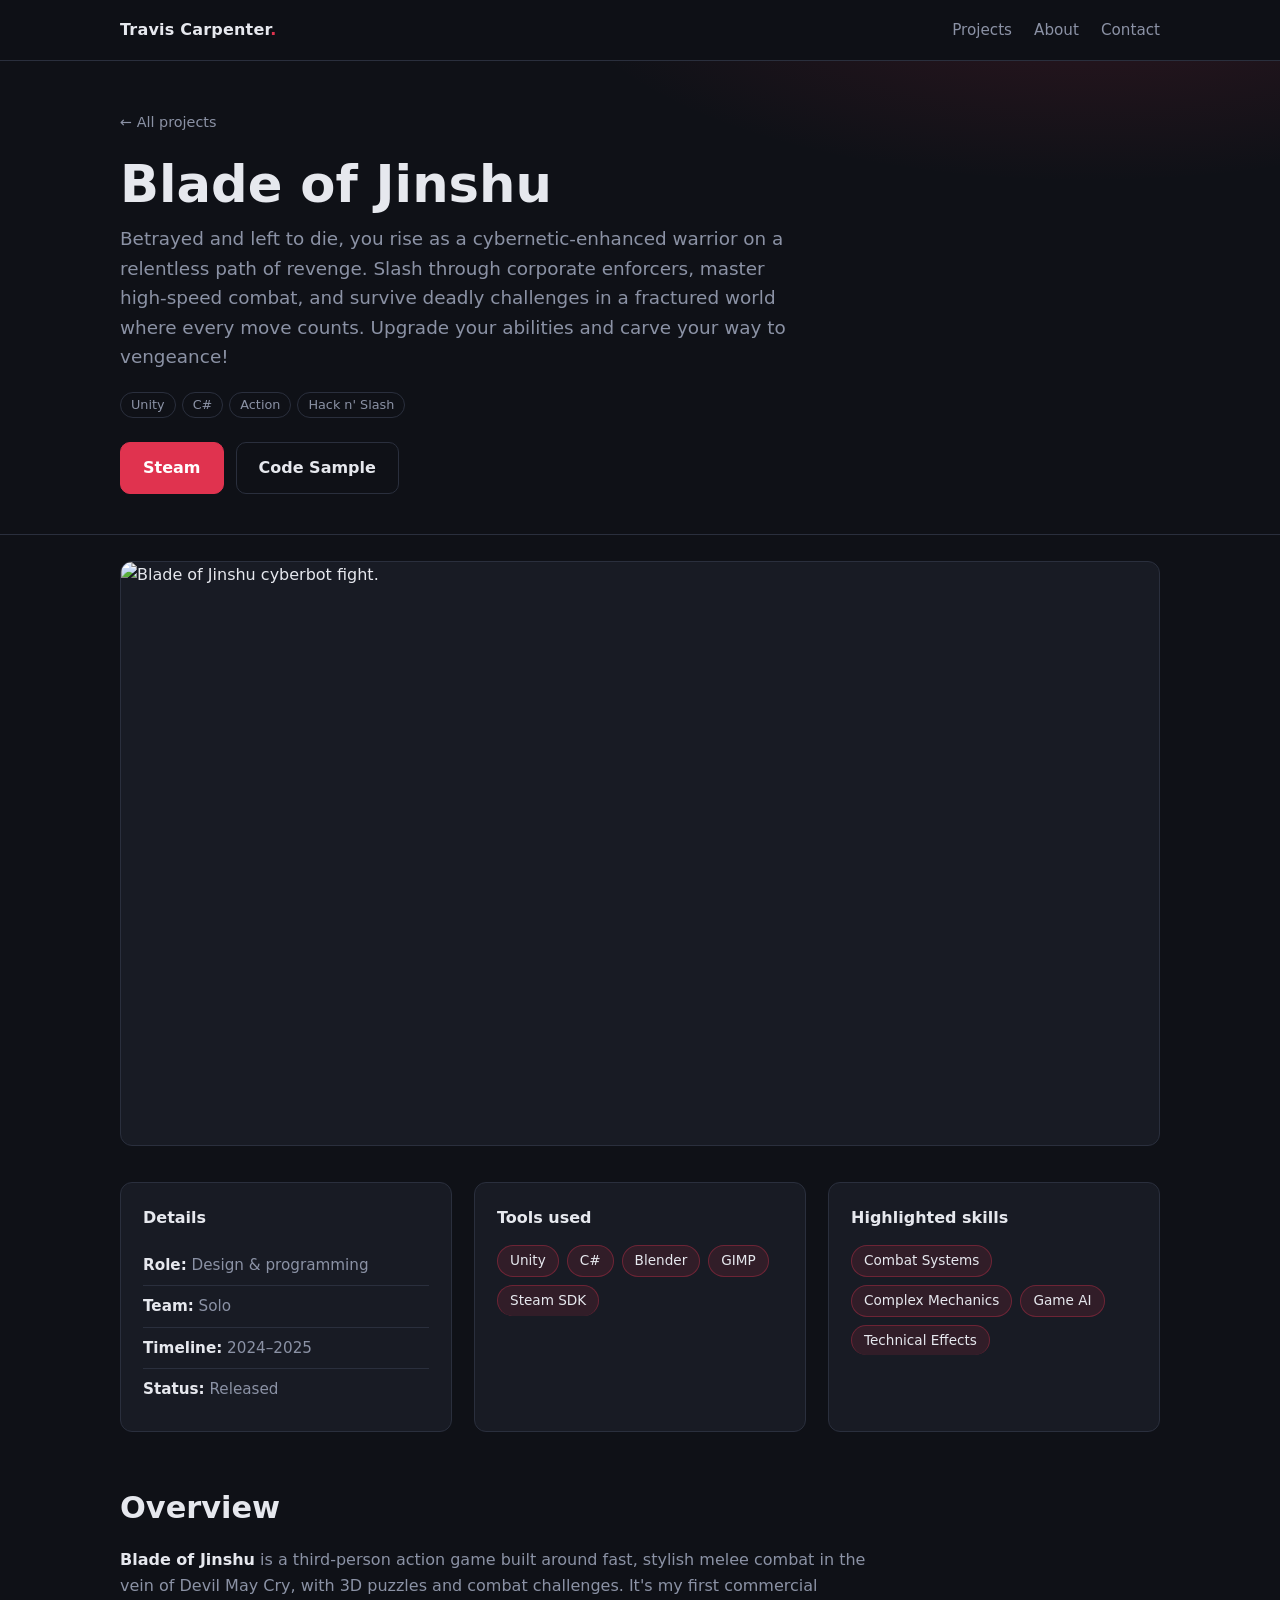
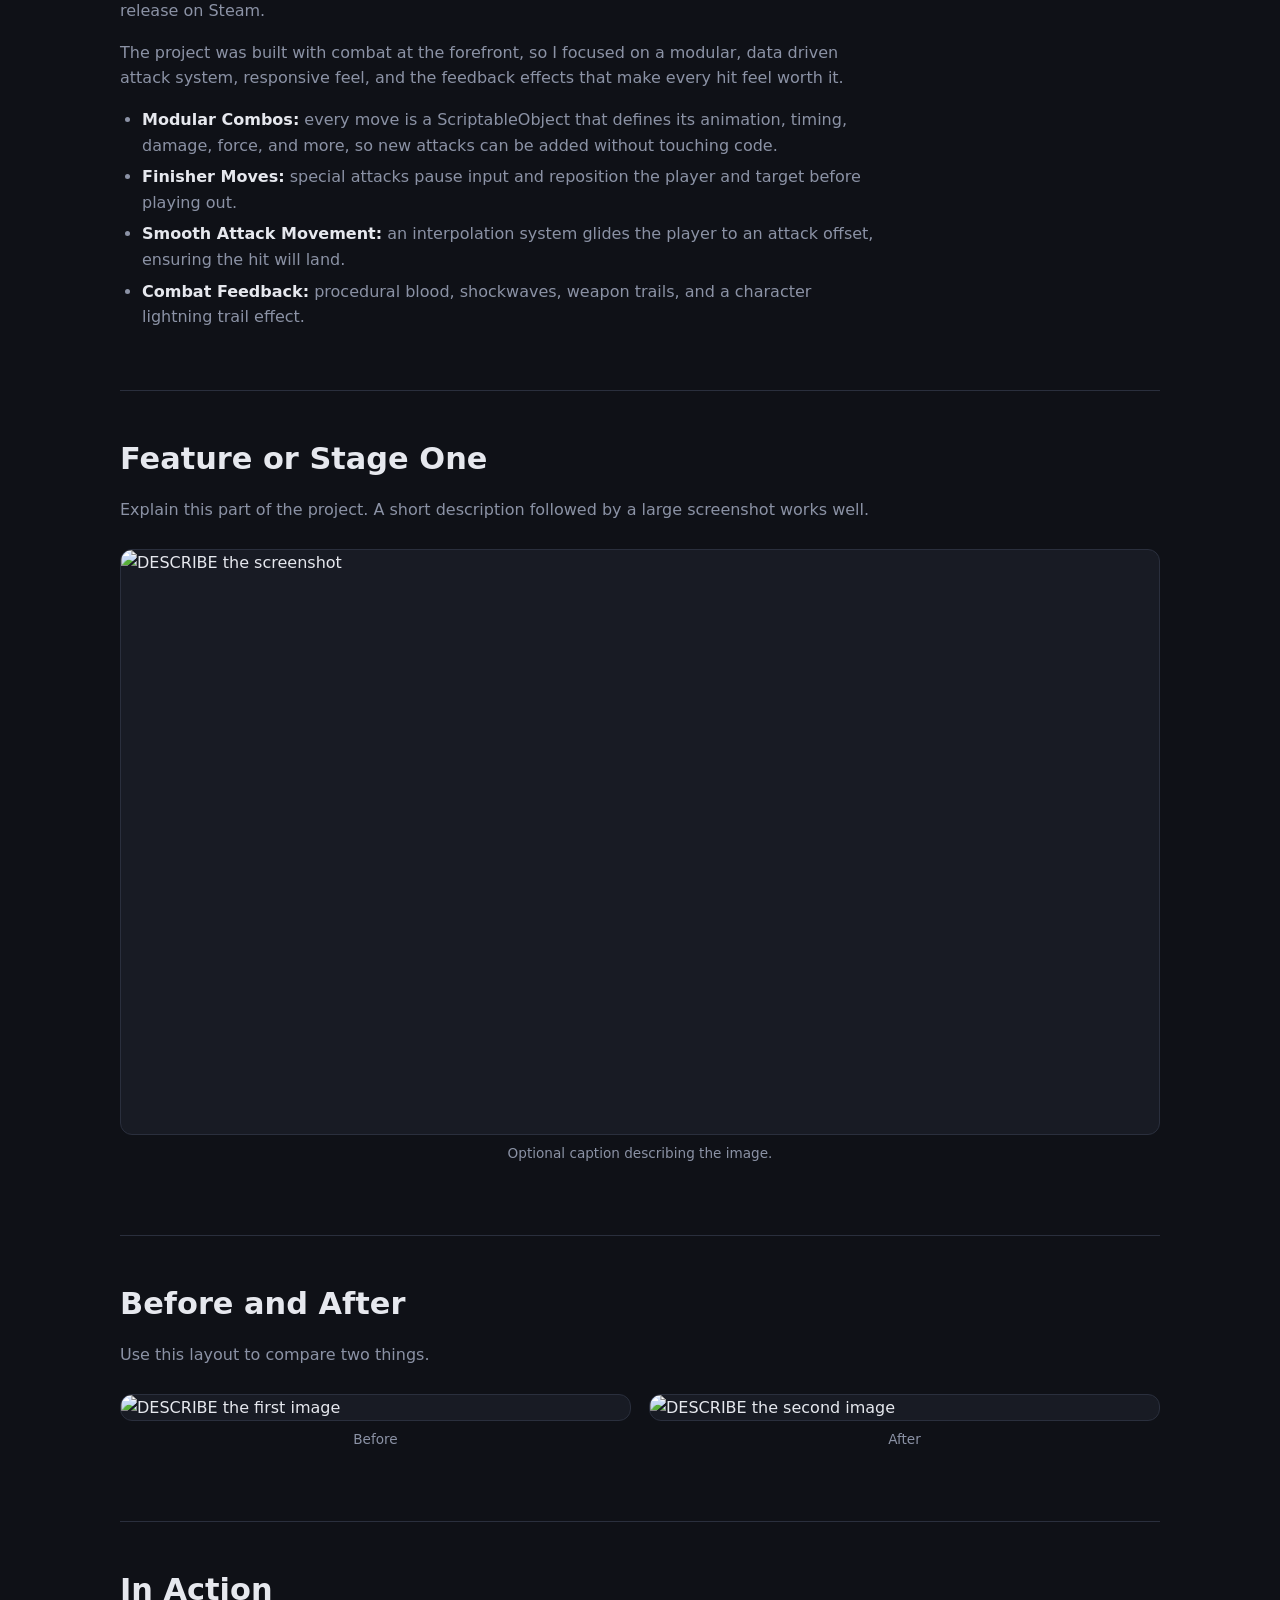
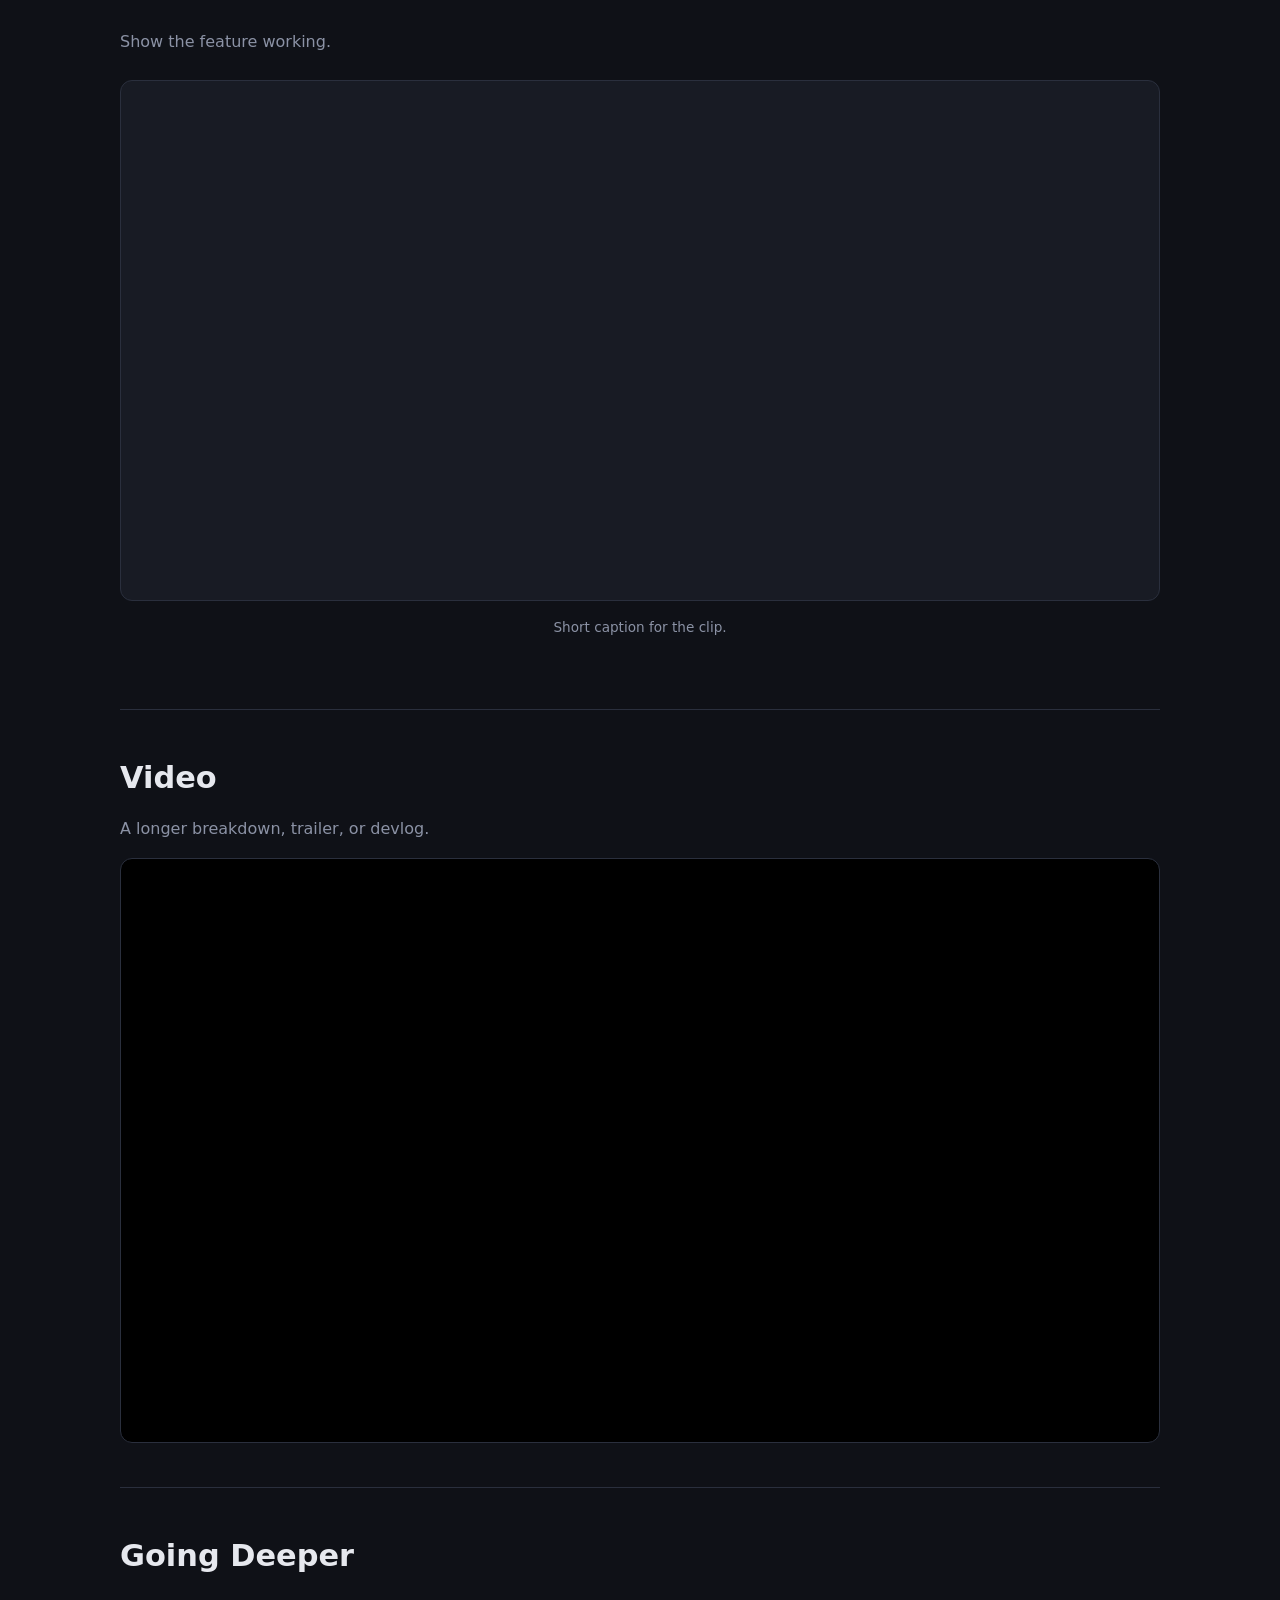
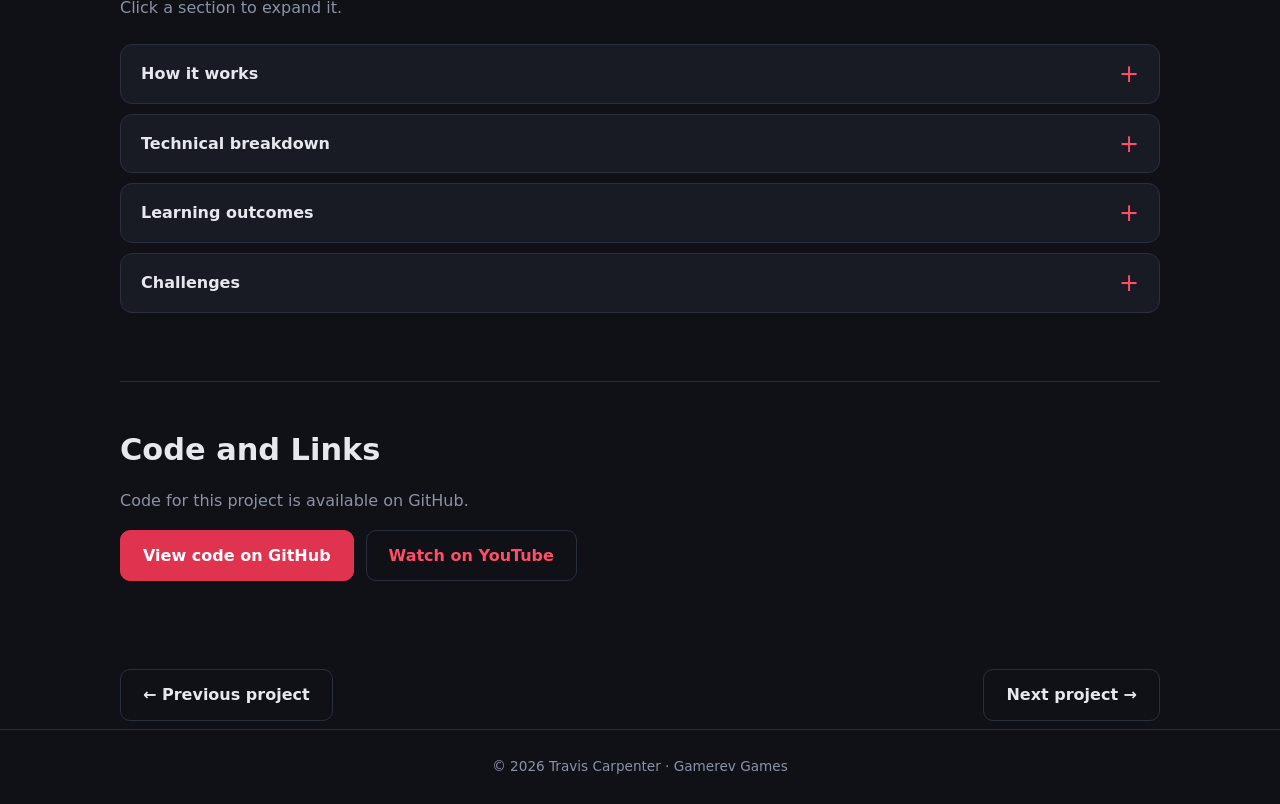
==== projects/blade-of-jinshu/index.html @ 8fa82088 "Update index.html" ====
<!DOCTYPE html>
<html lang="en">
<head>
<meta charset="utf-8">
<meta name="viewport" content="width=device-width, initial-scale=1">

<title>Blade of Jinshu | Travis Carpenter</title>
<meta name="description" content="Third person hack n' slash action game.">
<meta name="theme-color" content="#0f1117">

<meta property="og:title" content="Blade of Jinshu | Travis Carpenter">
<meta property="og:description" content="Third person hack n' slash action game.">
<meta property="og:image" content="https://portfolio.gamerev.games/images/blade_jinshu_title.jpg">
<meta property="og:type" content="website">

<link rel="stylesheet" href="/style.css">

<!--
  ============================================================
  HOW TO USE THIS TEMPLATE
  ============================================================
  1. Make a folder for the project, e.g.  projects/free-flow-combat/
  2. Copy this file into it and name it  index.html
     Final address:  https://portfolio.gamerev.games/projects/free-flow-combat/
  3. Search the file for "EDIT:" and change each spot.
  4. Delete any block marked "OPTIONAL" that you don't need.
  5. Put images in your repo's /images folder, and refer to them like:  /images/ffc-hero.jpg
  6. On the main page, point the card's link to  /projects/free-flow-combat/
-->
</head>

<body>
<a class="skip" href="#content">Skip to content</a>

<header class="nav">
  <div class="wrap">
    <a class="brand" href="/">Travis Carpenter<span>.</span></a>
    <nav aria-label="Main">
      <ul>
        <li><a href="/#projects">Projects</a></li>
        <li><a href="/#about">About</a></li>
        <li><a href="/#contact">Contact</a></li>
      </ul>
    </nav>
  </div>
</header>

<main id="content">

  <!-- ============ PROJECT HEADER ============ -->
  <div class="proj-hero">
    <div class="wrap">
      <a class="back-link" href="/#projects">&larr; All projects</a>

      <!-- EDIT: project name, one-line tagline, tags, and main buttons -->
      <h1>Blade of Jinshu</h1>
      <p class="tagline">Betrayed and left to die, you rise as a cybernetic-enhanced warrior on a relentless path of revenge. 
        Slash through corporate enforcers, master high-speed combat, and survive deadly challenges in a fractured world where every move counts. 
        Upgrade your abilities and carve your way to vengeance!
      </p>
      <ul class="tags"><li>Unity</li><li>C#</li><li>Action</li><li>Hack n' Slash</li></ul>

      <div class="btns">
        <a class="btn primary" href="https://store.steampowered.com/app/3590120/Blade_of_Jinshu/">Steam</a>
        <a class="btn ghost" href="https://github.com/TravisDCarpenter/CyberSamuraiDemo">Code Sample</a>
      </div>
    </div>
  </div>

  <div class="wrap">

    <!-- ============ MAIN VISUAL ============ -->
    <figure class="media hero-media">
      <img src="/images/boj_gameplay.gif" alt="Blade of Jinshu cyberbot fight." width="1600" height="900">
    </figure>

    <!-- ============ AT A GLANCE ============ -->
    <div class="glance">
      <aside class="facts" aria-label="Project details">
        <h3>Details</h3>
        <ul>
          <li><b>Role:</b> Design &amp; programming</li>
          <li><b>Team:</b> Solo</li>
          <li><b>Timeline:</b> 2024&ndash;2025</li>
          <li><b>Status:</b> Released</li>
        </ul>
      </aside>

      <aside class="facts" aria-label="Tools used">
        <h3>Tools used</h3>
        <ul class="chips">
          <li>Unity</li>
          <li>C#</li>
          <li>Blender</li>
          <li>GIMP</li>
          <li>Steam SDK</li>
        </ul>
      </aside>

      <aside class="facts" aria-label="Highlighted skills">
        <h3>Highlighted skills</h3>
        <ul class="chips">
          <li>Combat Systems</li>
          <li>Complex Mechanics</li>
          <li>Game AI</li>
          <li>Technical Effects</li>
        </ul>
      </aside>
    </div>

    <!-- ============ OVERVIEW ============ -->
    <section class="proj-section prose">
      <h2>Overview</h2>
      <p>
        <strong>Blade of Jinshu</strong> is a third-person action game built around fast, stylish melee combat in the vein of Devil May Cry,
         with 3D puzzles and combat challenges. It's my first commercial release on Steam.
      </p>
      <p>
        The project was built with combat at the forefront, so I focused on a modular, data driven attack system, responsive feel, and 
        the feedback effects that make every hit feel worth it.
      </p>
      <ul>
        <li><strong>Modular Combos:</strong> every move is a ScriptableObject that defines its animation, timing, damage, force, and more, so new attacks can be added without touching code.</li>
        <li><strong>Finisher Moves:</strong> special attacks pause input and reposition the player and target before playing out.</li>
        <li><strong>Smooth Attack Movement:</strong> an interpolation system glides the player to an attack offset, ensuring the hit will land.</li>
        <li><strong>Combat Feedback:</strong> procedural blood, shockwaves, weapon trails, and a character lightning trail effect.</li>
      </ul>
    </section>

    <!-- ============ FEATURE SECTION WITH ONE LARGE IMAGE ============ -->
    <section class="proj-section prose">
      <h2>Feature or Stage One</h2>
      <p>Explain this part of the project. A short description followed by a large screenshot works well.</p>

      <figure class="media">
        <img src="/images/PROJECT-feature1.jpg" alt="DESCRIBE the screenshot" loading="lazy" width="1600" height="900">
        <figcaption>Optional caption describing the image.</figcaption>
      </figure>
    </section>

    <!-- ============ SIDE-BY-SIDE MEDIA (OPTIONAL) ============
         Two images next to each other, such as before and after. They stack on phones. -->
    <section class="proj-section prose">
      <h2>Before and After</h2>
      <p>Use this layout to compare two things.</p>

      <div class="media-row">
        <figure class="media">
          <img src="/images/PROJECT-before.jpg" alt="DESCRIBE the first image" loading="lazy">
          <figcaption>Before</figcaption>
        </figure>
        <figure class="media">
          <img src="/images/PROJECT-after.jpg" alt="DESCRIBE the second image" loading="lazy">
          <figcaption>After</figcaption>
        </figure>
      </div>
    </section>

    <!-- ============ GIF OR LOOPING CLIP (OPTIONAL) ============
         A real GIF file also works: just use <img src="/images/clip.gif" ...> inside a figure.
         For long clips, convert to .mp4. It will be roughly 10x smaller and load faster. -->
    <section class="proj-section prose">
      <h2>In Action</h2>
      <p>Show the feature working.</p>

      <figure class="media">
        <video src="/images/PROJECT-clip.mp4" autoplay loop muted playsinline preload="metadata"
               aria-label="DESCRIBE what happens in the clip"></video>
        <figcaption>Short caption for the clip.</figcaption>
      </figure>
    </section>

    <!-- ============ YOUTUBE VIDEO (OPTIONAL) ============ -->
    <section class="proj-section prose">
      <h2>Video</h2>
      <p>A longer breakdown, trailer, or devlog.</p>

      <div class="video-wrap">
        <iframe src="https://www.youtube-nocookie.com/embed/VIDEO_ID" title="DESCRIBE the video"
                loading="lazy" allowfullscreen></iframe>
      </div>
    </section>

    <!-- ============ ACCORDIONS (CLICK-TO-EXPAND DETAILS) ============
         Use these for deeper information that not everyone needs.
         Add the word  open  to a <details> tag to have it start expanded:  <details open>
         To add another item, copy a whole <details> ... </details> block. -->
    <section class="proj-section prose">
      <h2>Going Deeper</h2>
      <p>Click a section to expand it.</p>

      <div class="accordion">

        <details>
          <summary>How it works</summary>
          <div class="acc-body">
            <p>Explain the system or approach in plain language.</p>
            <ul>
              <li>Step or component one</li>
              <li>Step or component two</li>
            </ul>
          </div>
        </details>

        <details>
          <summary>Technical breakdown</summary>
          <div class="acc-body">
            <p>Describe the implementation. Code snippets go inside <code>&lt;pre&gt;&lt;code&gt;</code>.
               Characters like &lt; and &gt; need to be written as <code>&amp;lt;</code> and <code>&amp;gt;</code>.</p>
<pre><code>// Example snippet
public void Attack(Transform target)
{
    transform.DOMove(target.position, 0.2f);
}</code></pre>
          </div>
        </details>

        <details>
          <summary>Learning outcomes</summary>
          <div class="acc-body">
            <p>What you learned from building this project.</p>
          </div>
        </details>

        <details>
          <summary>Challenges</summary>
          <div class="acc-body">
            <p>What was hard, and how you solved it.</p>
          </div>
        </details>

      </div>
    </section>

    <!-- ============ CODE / LINKS ============ -->
    <section class="proj-section prose">
      <h2>Code and Links</h2>
      <p>Code for this project is available on GitHub.</p>
      <div class="btns">
        <a class="btn primary" href="#">View code on GitHub</a>
        <a class="btn ghost" href="#">Watch on YouTube</a>
      </div>
    </section>

    <!-- ============ PREVIOUS / NEXT PROJECT (OPTIONAL) ============ -->
    <nav class="proj-nav" aria-label="More projects">
      <a class="btn ghost" href="/projects/previous-project/">&larr; Previous project</a>
      <a class="btn ghost" href="/projects/next-project/">Next project &rarr;</a>
    </nav>

  </div>
</main>

<footer>
  <div class="wrap">
    &copy; <span id="year">2026</span> Travis Carpenter &middot; Gamerev Games
  </div>
</footer>

<!-- Shared script: footer year, new-tab links for other websites, and click-to-enlarge screenshots -->
<script src="/site.js" defer></script>
</body>
</html>
---- style.css ----
/* style.css: shared styles for portfolio.gamerev.games (main page + project pages) */

:root {
  --bg: #0f1117;
  --bg-alt: #12151d;
  --panel: #181b24;
  --border: #2a2f3d;
  --text: #e6e8ee;
  --muted: #8b92a5;
  --accent: #e0334f;
  --accent-hover: #ff4d68;
  --radius: 12px;
  --max: 1080px;
}
* { box-sizing: border-box; }
html { scroll-behavior: smooth; scroll-padding-top: 72px; }
body {
  margin: 0;
  background: var(--bg);
  color: var(--text);
  font-family: system-ui, -apple-system, "Segoe UI", Roboto, sans-serif;
  line-height: 1.6;
  -webkit-font-smoothing: antialiased;
}
a { color: inherit; }
img { max-width: 100%; display: block; }
.wrap { max-width: var(--max); margin: 0 auto; padding: 0 20px; }
.skip {
  position: absolute; left: -999px; top: 8px;
  background: var(--accent); color: #fff; padding: 8px 14px; border-radius: 8px; z-index: 100;
}
.skip:focus { left: 8px; }
:focus-visible { outline: 2px solid var(--accent-hover); outline-offset: 3px; border-radius: 4px; }

/* ---------- Nav ---------- */
header.nav {
  position: sticky; top: 0; z-index: 50;
  background: rgba(15, 17, 23, 0.88);
  backdrop-filter: blur(10px);
  -webkit-backdrop-filter: blur(10px);
  border-bottom: 1px solid var(--border);
}
.nav .wrap { display: flex; align-items: center; justify-content: space-between; height: 60px; }
.brand { font-weight: 700; text-decoration: none; letter-spacing: 0.2px; }
.brand span { color: var(--accent); }
.nav ul { list-style: none; display: flex; gap: 22px; margin: 0; padding: 0; }
.nav ul a { text-decoration: none; color: var(--muted); font-size: 0.95rem; transition: color .15s; }
.nav ul a:hover { color: var(--text); }

/* ---------- Hero ---------- */
.hero {
  padding: 96px 0 80px;
  background:
    radial-gradient(900px 400px at 85% -10%, rgba(224, 51, 79, 0.18), transparent 60%),
    var(--bg);
  border-bottom: 1px solid var(--border);
}
.eyebrow {
  display: inline-block;
  color: var(--accent-hover);
  font-size: 0.85rem; font-weight: 600;
  letter-spacing: 0.12em; text-transform: uppercase;
  margin-bottom: 14px;
}
.hero h1 { font-size: clamp(2.2rem, 6vw, 3.8rem); line-height: 1.1; margin: 0 0 18px; }
.hero h1 em { font-style: normal; color: var(--accent); }
.hero p.lead { max-width: 600px; color: var(--muted); font-size: 1.15rem; margin: 0 0 32px; }
.btns { display: flex; flex-wrap: wrap; gap: 12px; }
.btn {
  display: inline-block; text-decoration: none; font-weight: 600;
  padding: 12px 22px; border-radius: 10px; border: 1px solid var(--border);
  transition: transform .15s, background .15s, border-color .15s;
}
.btn:hover { transform: translateY(-2px); }
.btn.primary { background: var(--accent); border-color: var(--accent); color: #fff; }
.btn.primary:hover { background: var(--accent-hover); border-color: var(--accent-hover); }
.btn.ghost:hover { border-color: var(--accent); }

.hero-inner { display: flex; align-items: center; justify-content: space-between; gap: 48px; }
.hero-text { flex: 1; min-width: 0; }
.hero-photo {
  width: 260px; height: 260px; flex-shrink: 0;
  border-radius: 50%;
  object-fit: cover;
  border: 3px solid var(--accent);
  box-shadow: 0 0 0 8px rgba(224, 51, 79, 0.15), 0 16px 40px rgba(0, 0, 0, 0.45);
}

/* ---------- Sections ---------- */
section { padding: 84px 0; }
section.alt { background: var(--bg-alt); border-top: 1px solid var(--border); border-bottom: 1px solid var(--border); }
.section-head { margin-bottom: 38px; }
.section-head h2 { font-size: clamp(1.6rem, 4vw, 2.2rem); margin: 0 0 8px; }
.section-head h2::after {
  content: ""; display: block; width: 48px; height: 3px;
  background: var(--accent); border-radius: 2px; margin-top: 12px;
}
.section-head p { color: var(--muted); margin: 0; max-width: 560px; }

/* ---------- Project cards ---------- */
.grid { display: grid; grid-template-columns: repeat(3, 1fr); gap: 22px; }
.card {
  background: var(--panel);
  border: 1px solid var(--border);
  border-radius: var(--radius);
  overflow: hidden;
  display: flex; flex-direction: column;
  transition: transform .2s, border-color .2s, box-shadow .2s;
}
.card:hover {
  transform: translateY(-4px);
  border-color: var(--accent);
  box-shadow: 0 12px 30px rgba(0, 0, 0, 0.35);
}
.thumb {
  aspect-ratio: 16 / 9;
  display: grid; place-items: center;
  background:
    linear-gradient(135deg, rgba(224, 51, 79, 0.25), rgba(60, 70, 110, 0.35)),
    repeating-linear-gradient(45deg, #1b1f2b 0 14px, #171a24 14px 28px);
  color: var(--muted);
  font-size: 0.85rem; letter-spacing: 0.08em; text-transform: uppercase;
  border-bottom: 1px solid var(--border);
}
.thumb img { width: 100%; height: 100%; object-fit: cover; }
.card-body { padding: 18px 20px 20px; display: flex; flex-direction: column; flex: 1; }
.card h3 { margin: 0 0 6px; font-size: 1.15rem; }
.tags { display: flex; flex-wrap: wrap; gap: 6px; margin: 0 0 12px; padding: 0; list-style: none; }
.tags li {
  font-size: 0.75rem; color: var(--muted);
  border: 1px solid var(--border); border-radius: 999px; padding: 2px 10px;
}
.card p { color: var(--muted); margin: 0 0 16px; font-size: 0.95rem; flex: 1; }
.links { display: flex; gap: 14px; font-size: 0.9rem; font-weight: 600; }
.links a { color: var(--accent-hover); text-decoration: none; }
.links a:hover { text-decoration: underline; }

/* ---------- About ---------- */
.about { display: grid; grid-template-columns: 1.4fr 1fr; gap: 48px; align-items: start; }
.about p { color: var(--muted); margin: 0 0 16px; }
.about p strong { color: var(--text); }
.facts {
  background: var(--panel); border: 1px solid var(--border);
  border-radius: var(--radius); padding: 22px;
}
.facts h3 { margin: 0 0 14px; font-size: 1rem; }
.facts ul { list-style: none; margin: 0 0 22px; padding: 0; }
.facts li { padding: 8px 0; border-bottom: 1px solid var(--border); font-size: 0.95rem; color: var(--muted); }
.facts li:last-child { border-bottom: 0; }
.facts li b { color: var(--text); font-weight: 600; }
.chips { display: flex; flex-wrap: wrap; gap: 8px; margin: 0; padding: 0; list-style: none; }
.chips li {
  font-size: 0.85rem; padding: 4px 12px; border-radius: 999px;
  background: rgba(224, 51, 79, 0.12); border: 1px solid rgba(224, 51, 79, 0.35);
  color: var(--text);
}

/* ---------- Contact ---------- */
.contact { text-align: center; }
.contact .section-head h2::after { margin-left: auto; margin-right: auto; }
.contact .section-head p { margin: 0 auto; }
.contact .btns { justify-content: center; }
.socials { display: flex; justify-content: center; flex-wrap: wrap; gap: 22px; margin-top: 28px; }
.socials a { color: var(--muted); text-decoration: none; font-size: 0.95rem; }
.socials a:hover { color: var(--accent-hover); text-decoration: underline; }

footer { border-top: 1px solid var(--border); padding: 26px 0; color: var(--muted); font-size: 0.85rem; text-align: center; }

/* ---------- Responsive ---------- */
@media (max-width: 900px) {
  .grid { grid-template-columns: repeat(2, 1fr); }
  .about { grid-template-columns: 1fr; gap: 30px; }
}
@media (max-width: 800px) {
  .hero-inner { flex-direction: column-reverse; align-items: flex-start; gap: 28px; }
  .hero-photo { width: 160px; height: 160px; }
}
@media (max-width: 600px) {
  .grid { grid-template-columns: 1fr; }
  .hero { padding: 64px 0 56px; }
  section { padding: 60px 0; }
  .nav ul { gap: 16px; }
  .brand { font-size: 0.95rem; }
}
@media (prefers-reduced-motion: reduce) {
  html { scroll-behavior: auto; }
  * { transition: none !important; }
}

/* =====================================================================
   PROJECT PAGE STYLES
   Used by the individual project pages (/projects/<name>/index.html).
   If you ever need to add these to an existing style.css by hand,
   copy everything from this banner to the end of the file.
   ===================================================================== */

/* ---------- Project header ---------- */
.proj-hero {
  padding: 48px 0 40px;
  background:
    radial-gradient(900px 360px at 85% -20%, rgba(224, 51, 79, 0.16), transparent 60%),
    var(--bg);
  border-bottom: 1px solid var(--border);
}
.back-link {
  display: inline-block; margin-bottom: 22px;
  color: var(--muted); text-decoration: none; font-size: 0.9rem;
  transition: color .15s;
}
.back-link:hover { color: var(--accent-hover); }
.proj-hero h1 { font-size: clamp(2rem, 5vw, 3.2rem); line-height: 1.1; margin: 0 0 12px; }
.proj-hero .tagline { color: var(--muted); font-size: 1.15rem; max-width: 680px; margin: 0 0 20px; }
.proj-hero .tags { margin-bottom: 24px; }
.proj-hero .tags li { font-size: 0.8rem; }

/* ---------- At-a-glance panels ---------- */
.glance { display: grid; grid-template-columns: repeat(3, 1fr); gap: 22px; margin: 36px 0 8px; }
.glance .facts ul:last-child { margin-bottom: 0; }

/* ---------- Content sections ---------- */
section.proj-section { padding: 44px 0; border-top: 1px solid var(--border); }
section.proj-section:first-of-type { border-top: 0; }
.prose h2 { font-size: clamp(1.4rem, 3.5vw, 1.9rem); margin: 0 0 14px; }
.prose h3 { font-size: 1.15rem; margin: 26px 0 8px; }
.prose p, .prose ul, .prose ol { max-width: 760px; color: var(--muted); margin: 0 0 16px; }
.prose ul, .prose ol { padding-left: 22px; }
.prose li { margin-bottom: 6px; }
.prose strong { color: var(--text); }
.prose a { color: var(--accent-hover); }
.prose code {
  background: #0b0d12; border: 1px solid var(--border); border-radius: 6px;
  padding: 1px 6px; font-size: 0.88em; color: var(--text);
  font-family: ui-monospace, SFMono-Regular, Consolas, "Liberation Mono", monospace;
}
.prose pre {
  max-width: 760px; margin: 0 0 16px; padding: 16px;
  background: #0b0d12; border: 1px solid var(--border); border-radius: 10px;
  overflow-x: auto; font-size: 0.85rem; line-height: 1.5;
}
.prose pre code { background: none; border: 0; padding: 0; }

/* ---------- Media: screenshots, GIFs, video ---------- */
figure.media { margin: 26px 0; }
figure.media img,
figure.media video {
  width: 100%; height: auto;
  border-radius: var(--radius); border: 1px solid var(--border);
  background: var(--panel);
}
figure.media img { cursor: zoom-in; }
figure.media figcaption { margin-top: 8px; color: var(--muted); font-size: 0.85rem; text-align: center; }
.video-wrap {
  aspect-ratio: 16 / 9; width: 100%;
  border-radius: var(--radius); border: 1px solid var(--border);
  overflow: hidden; background: #000;
}
.video-wrap iframe { width: 100%; height: 100%; border: 0; display: block; }
.media-row { display: grid; grid-template-columns: repeat(2, 1fr); gap: 18px; margin: 26px 0; }
.media-row figure.media { margin: 0; }
.hero-media { margin: 36px 0 0; }

/* ---------- Accordions (click-to-expand sections) ---------- */
.accordion { display: grid; gap: 10px; margin: 24px 0; }
.accordion details {
  background: var(--panel); border: 1px solid var(--border);
  border-radius: var(--radius); overflow: hidden;
  transition: border-color .2s;
}
.accordion details[open] { border-color: rgba(224, 51, 79, 0.55); }
.accordion summary {
  display: flex; align-items: center; justify-content: space-between; gap: 16px;
  padding: 16px 20px; cursor: pointer; list-style: none;
  font-weight: 600;
}
.accordion summary::-webkit-details-marker { display: none; }
.accordion summary::after {
  content: "+"; flex-shrink: 0;
  color: var(--accent-hover); font-size: 1.5rem; line-height: 1; font-weight: 400;
}
.accordion details[open] summary::after { content: "\2212"; }
.accordion summary:hover { background: rgba(255, 255, 255, 0.03); }
.acc-body { padding: 4px 20px 20px; }
.acc-body > :last-child { margin-bottom: 0; }

/* ---------- Image lightbox (click a screenshot to enlarge) ---------- */
dialog.lightbox {
  border: 0; padding: 0; background: transparent;
  max-width: 96vw; max-height: 96vh; overflow: visible;
}
dialog.lightbox::backdrop { background: rgba(5, 6, 10, 0.9); }
dialog.lightbox img {
  display: block; max-width: 96vw; max-height: 88vh;
  border-radius: 8px; cursor: zoom-out;
}
dialog.lightbox p { margin: 10px 0 0; text-align: center; color: var(--muted); font-size: 0.85rem; }

/* ---------- Previous / next project ---------- */
.proj-nav { display: flex; justify-content: space-between; gap: 16px; flex-wrap: wrap; padding: 44px 0 8px; }

/* ---------- Project page responsive ---------- */
@media (max-width: 900px) {
  .glance { grid-template-columns: 1fr; }
}
@media (max-width: 700px) {
  .media-row { grid-template-columns: 1fr; }
  .proj-hero { padding: 32px 0 30px; }
  section.proj-section { padding: 34px 0; }
}
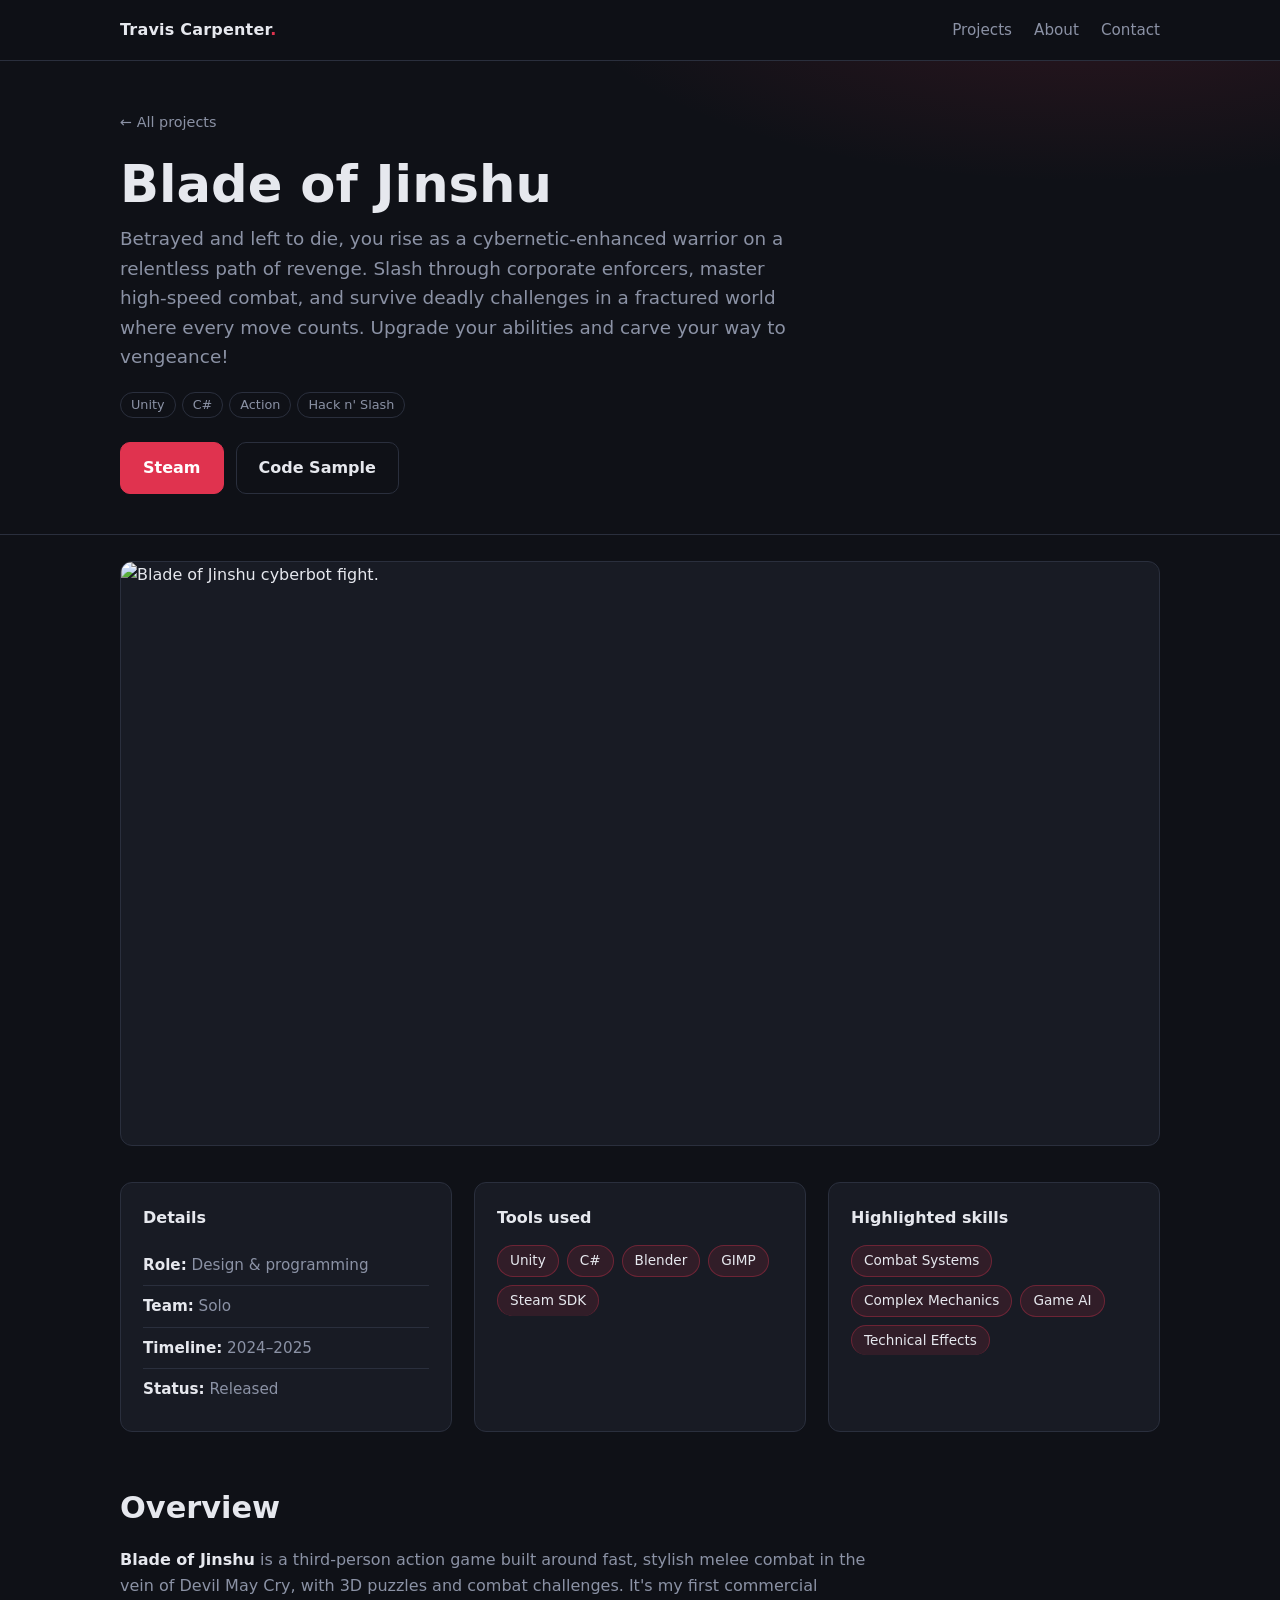
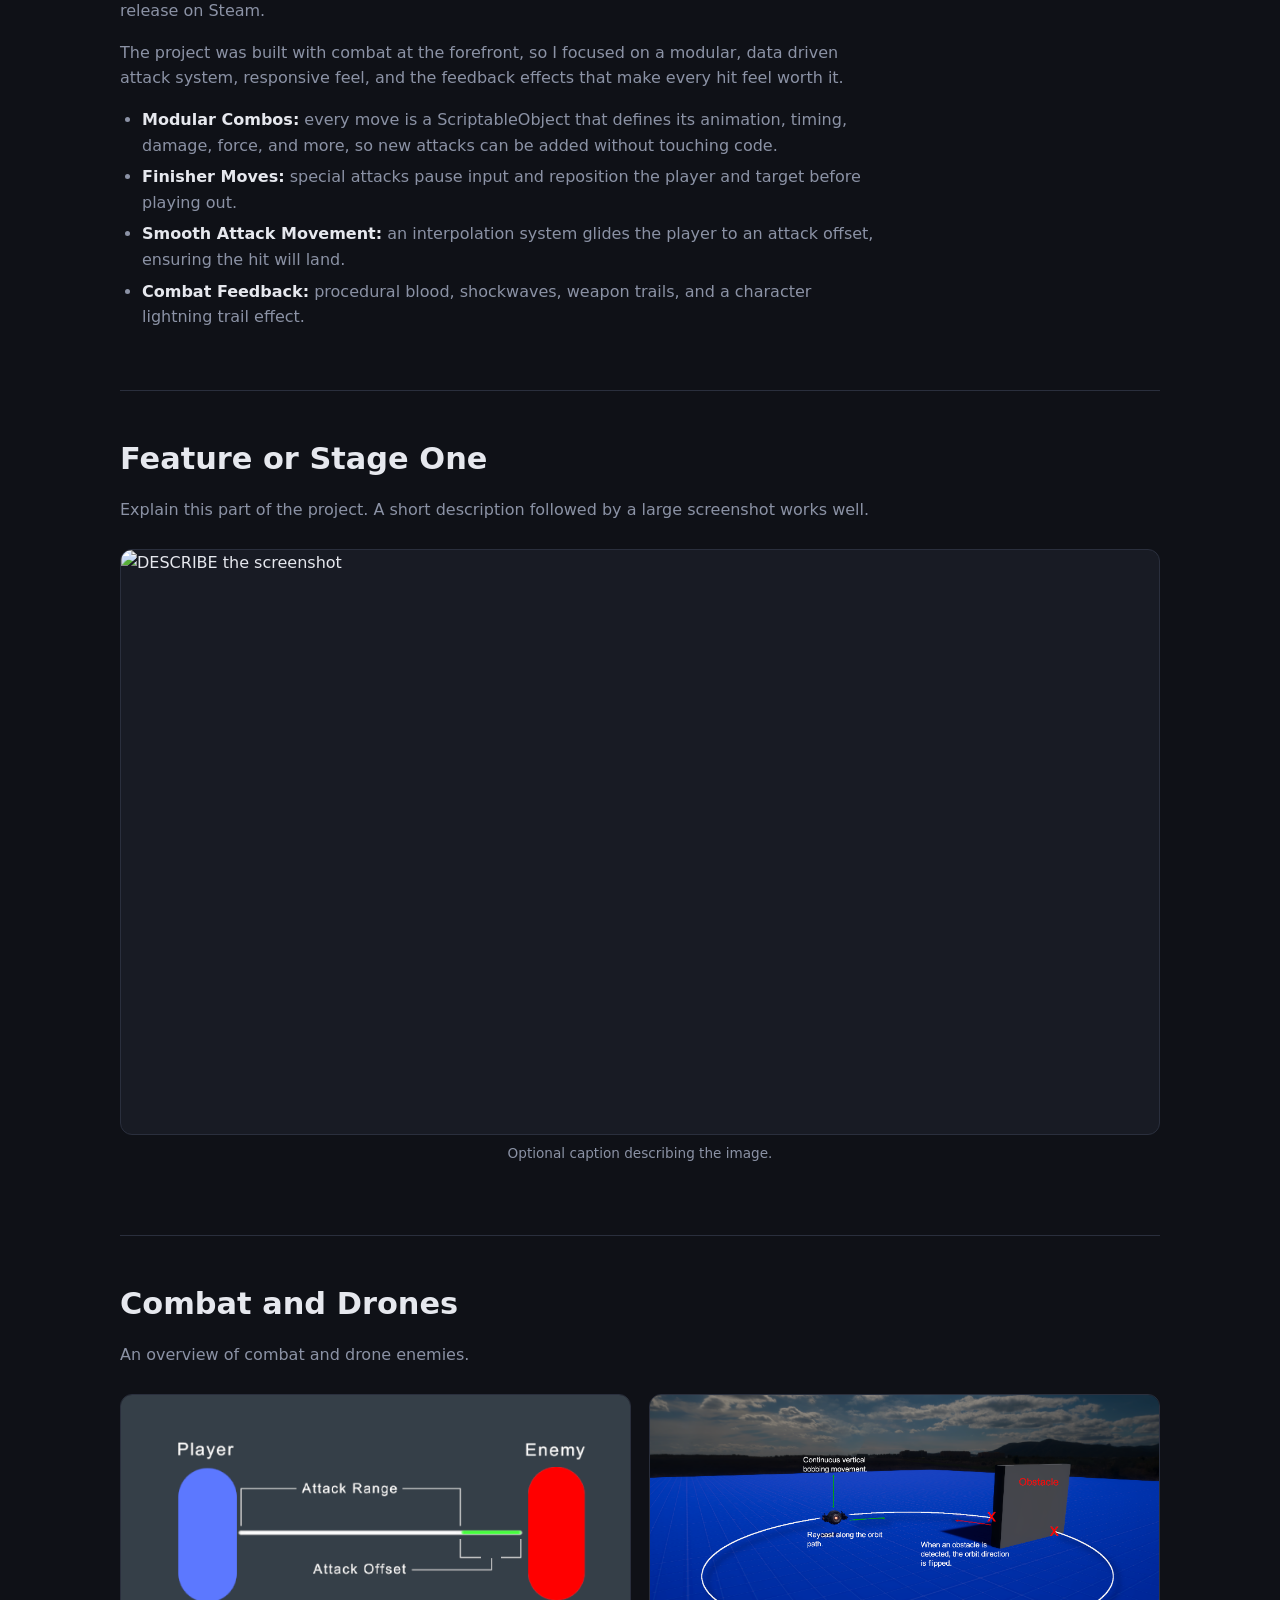
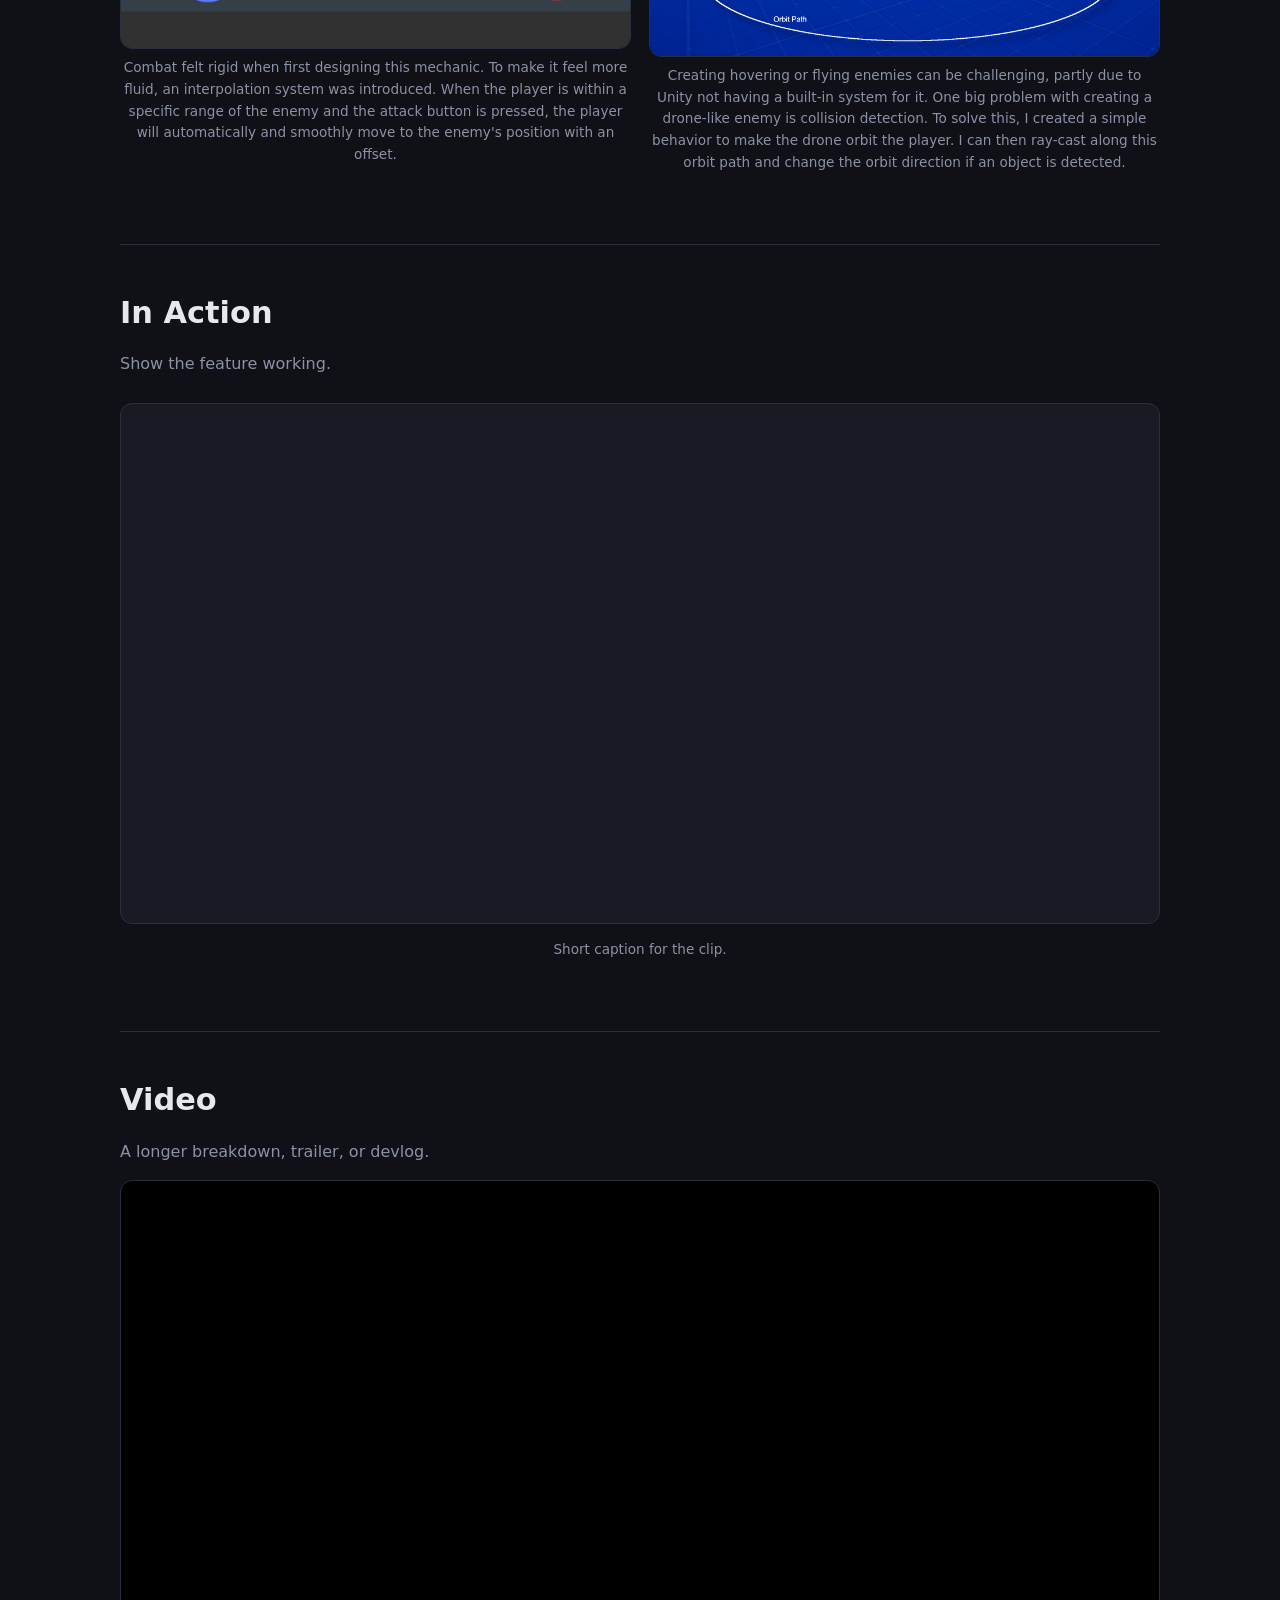
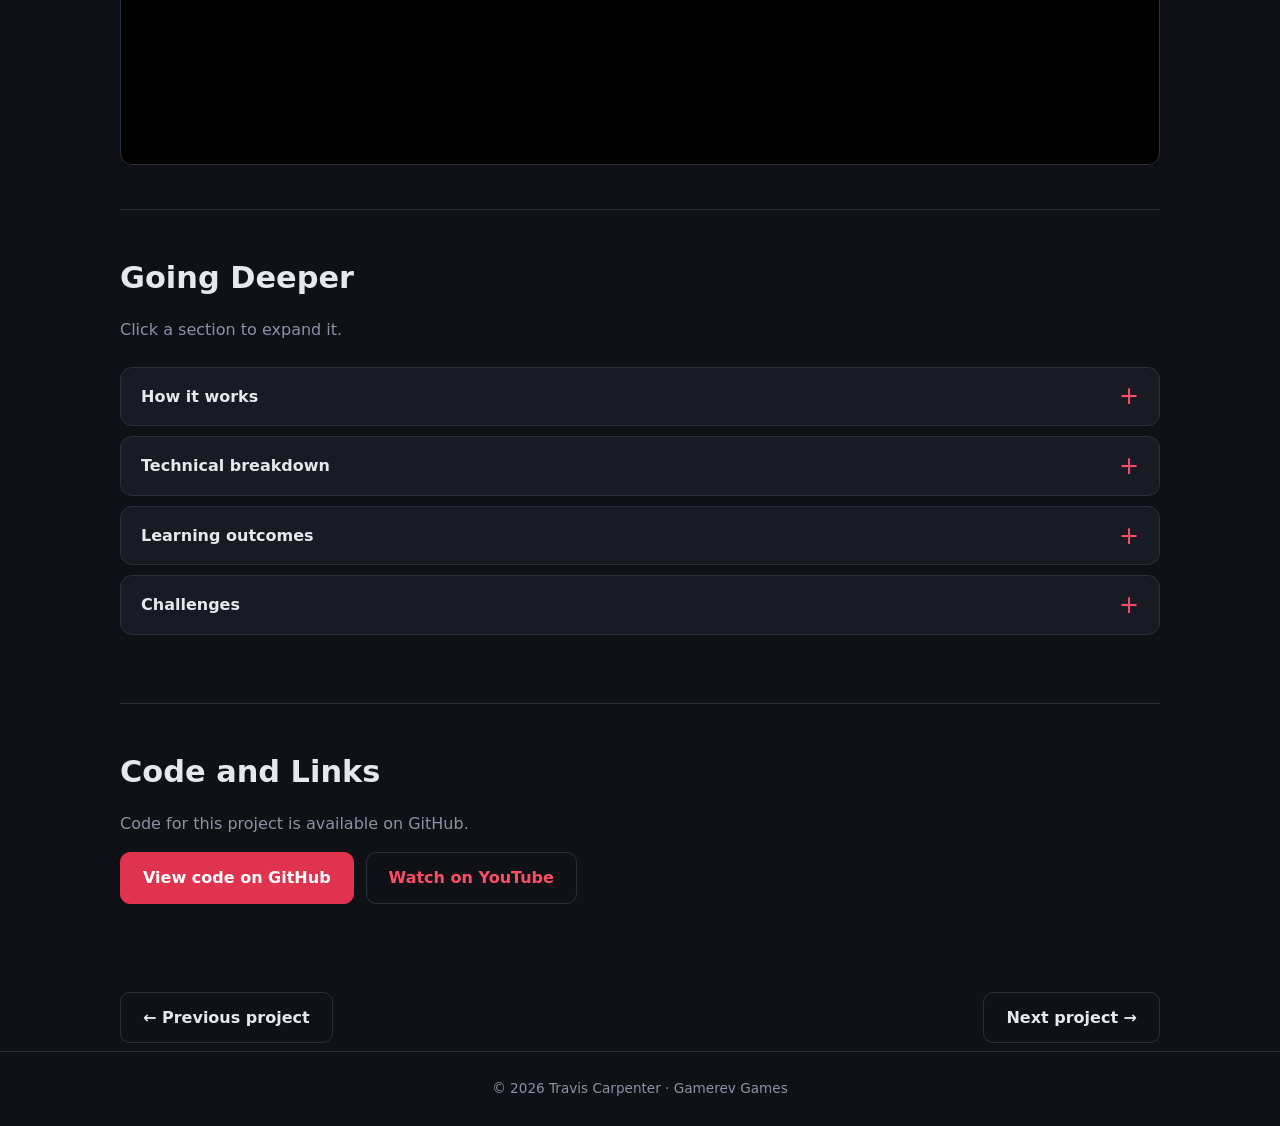
==== commit 48fc768c: "Update index.html" ====
--- a/projects/blade-of-jinshu/index.html
+++ b/projects/blade-of-jinshu/index.html
@@ -138,20 +138,21 @@
       </figure>
     </section>
 
-    <!-- ============ SIDE-BY-SIDE MEDIA (OPTIONAL) ============
-         Two images next to each other, such as before and after. They stack on phones. -->
-    <section class="proj-section prose">
-      <h2>Before and After</h2>
-      <p>Use this layout to compare two things.</p>
+    <!-- ============ SIDE-BY-SIDE MEDIA ============ -->
+    <section class="proj-section prose">
+      <h2>Combat and Drones</h2>
+      <p>An overview of combat and drone enemies.</p>
 
       <div class="media-row">
         <figure class="media">
-          <img src="/images/PROJECT-before.jpg" alt="DESCRIBE the first image" loading="lazy">
-          <figcaption>Before</figcaption>
+          <img src="/images/boj_attack_diagram.png" alt="Combat diagram." loading="lazy">
+          <figcaption>Combat felt rigid when first designing this mechanic. To make it feel more fluid, an interpolation system was introduced. 
+            When the player is within a specific range of the enemy and the attack button is pressed, the player will automatically and smoothly move to the enemy's position with an offset.</figcaption>
         </figure>
         <figure class="media">
-          <img src="/images/PROJECT-after.jpg" alt="DESCRIBE the second image" loading="lazy">
-          <figcaption>After</figcaption>
+          <img src="/images/boj_drone_diagram.png" alt="Drone diagram." loading="lazy">
+          <figcaption>Creating hovering or flying enemies can be challenging, partly due to Unity not having a built-in system for it. One big problem with creating a drone-like enemy is collision detection. 
+            To solve this, I created a simple behavior to make the drone orbit the player. I can then ray-cast along this orbit path and change the orbit direction if an object is detected.</figcaption>
         </figure>
       </div>
     </section>
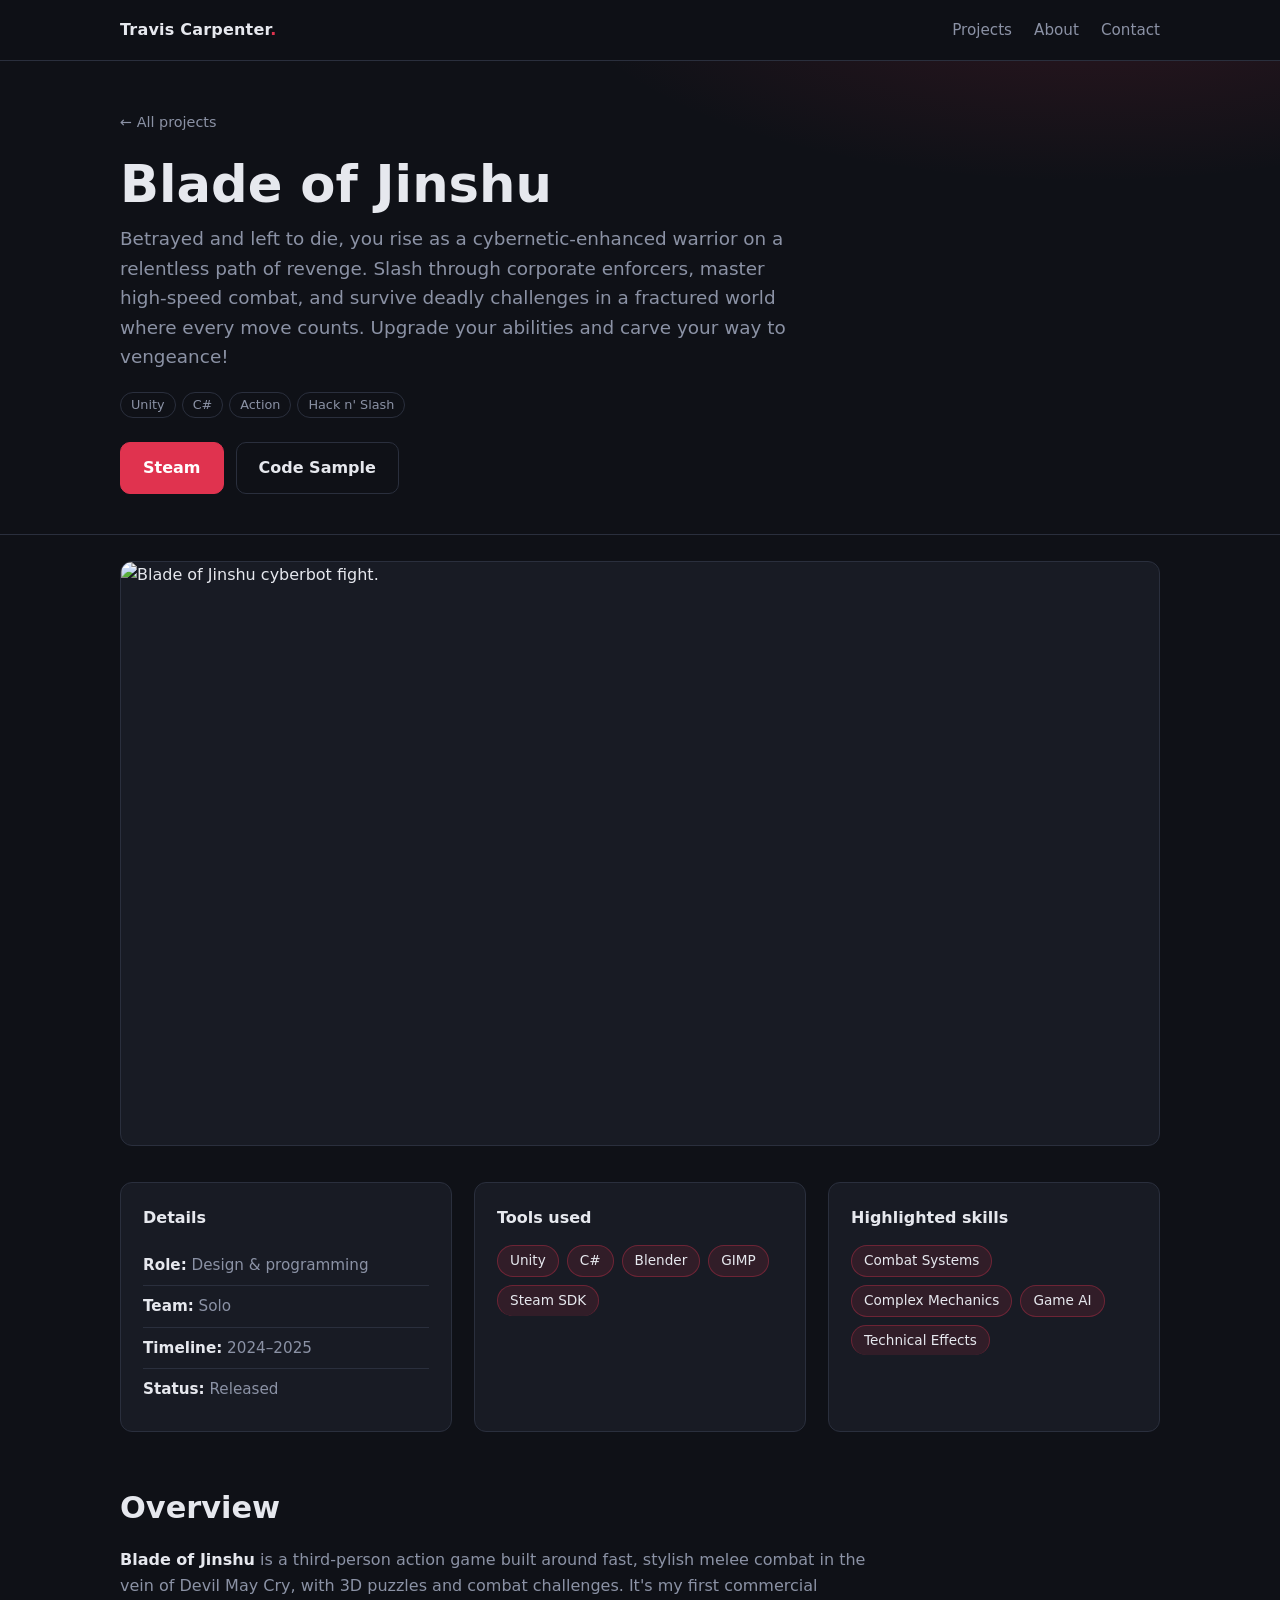
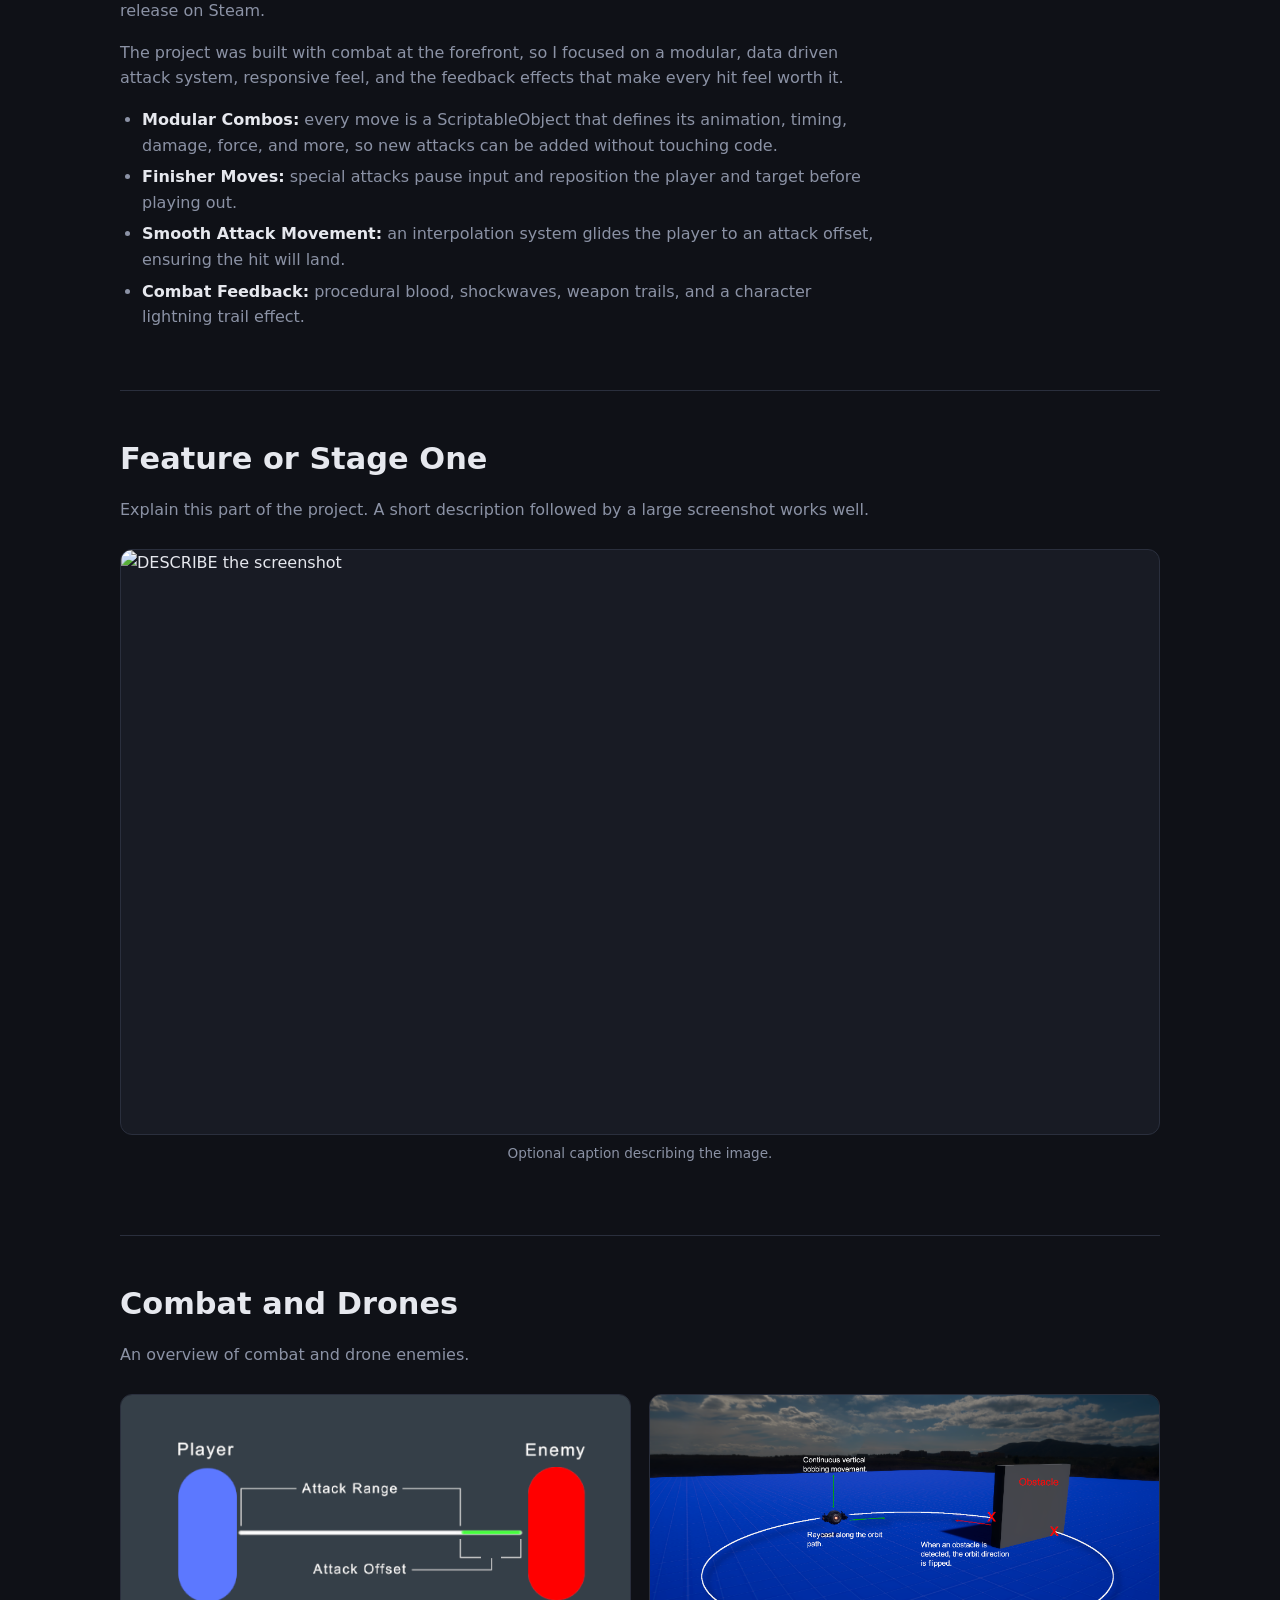
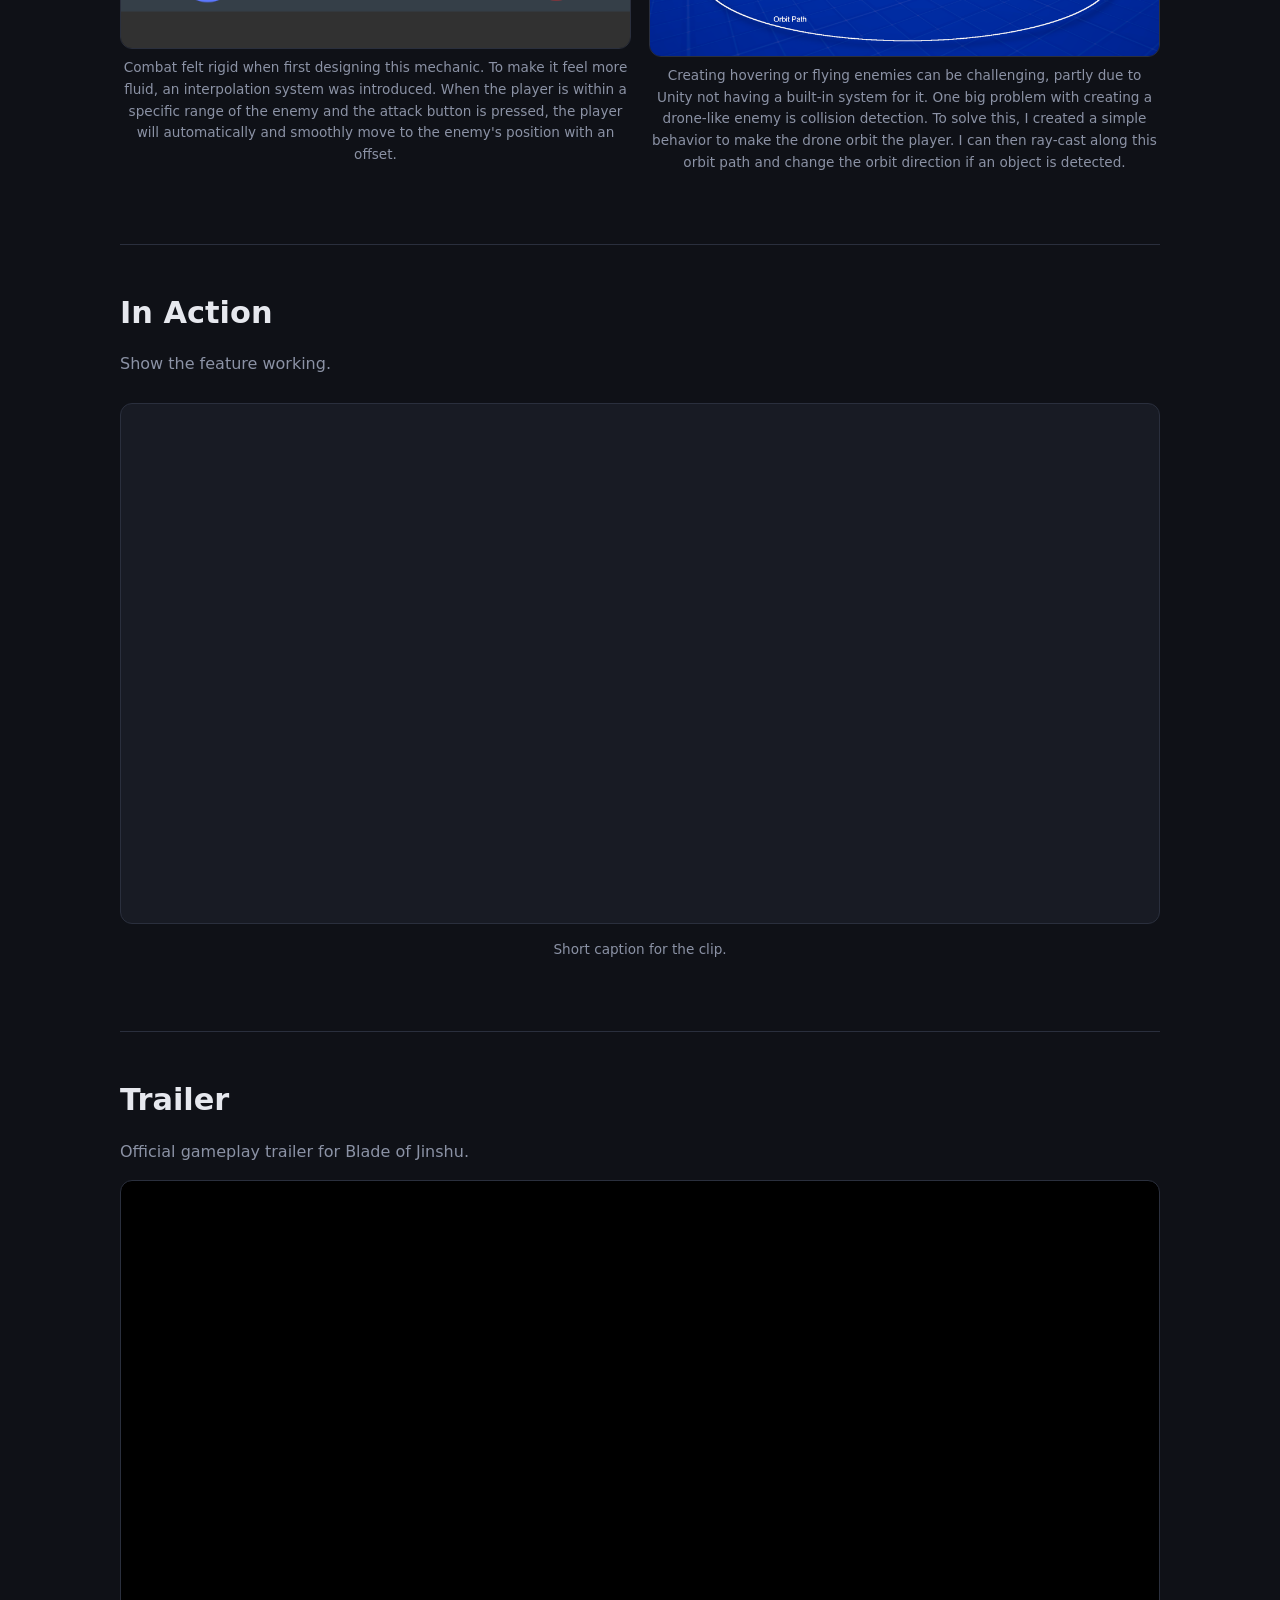
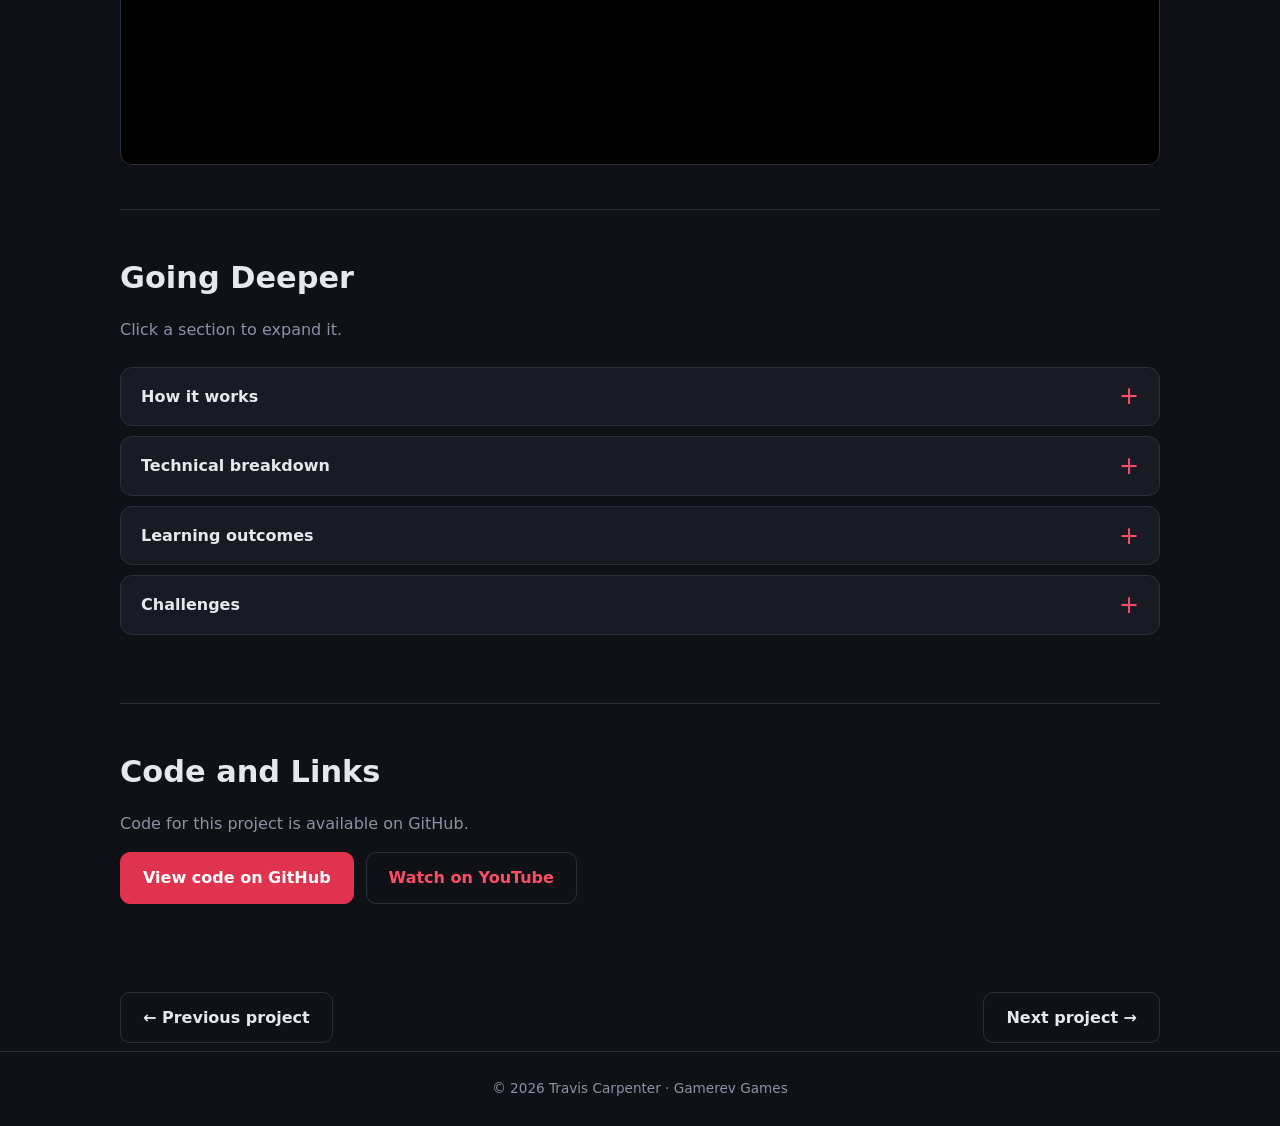
==== commit 7f25ef76: "Update index.html" ====
--- a/projects/blade-of-jinshu/index.html
+++ b/projects/blade-of-jinshu/index.html
@@ -171,21 +171,18 @@
       </figure>
     </section>
 
-    <!-- ============ YOUTUBE VIDEO (OPTIONAL) ============ -->
-    <section class="proj-section prose">
-      <h2>Video</h2>
-      <p>A longer breakdown, trailer, or devlog.</p>
+    <!-- ============ YOUTUBE VIDEO TRAILER ============ -->
+    <section class="proj-section prose">
+      <h2>Trailer</h2>
+      <p>Official gameplay trailer for Blade of Jinshu.</p>
 
       <div class="video-wrap">
-        <iframe src="https://www.youtube-nocookie.com/embed/VIDEO_ID" title="DESCRIBE the video"
+        <iframe src="https://www.youtube.com/watch?v=rwcFg6bOZyU" title="Official gameplay trailer."
                 loading="lazy" allowfullscreen></iframe>
       </div>
     </section>
 
-    <!-- ============ ACCORDIONS (CLICK-TO-EXPAND DETAILS) ============
-         Use these for deeper information that not everyone needs.
-         Add the word  open  to a <details> tag to have it start expanded:  <details open>
-         To add another item, copy a whole <details> ... </details> block. -->
+    <!-- ============ ACCORDIONS (CLICK-TO-EXPAND DETAILS) ============ -->
     <section class="proj-section prose">
       <h2>Going Deeper</h2>
       <p>Click a section to expand it.</p>
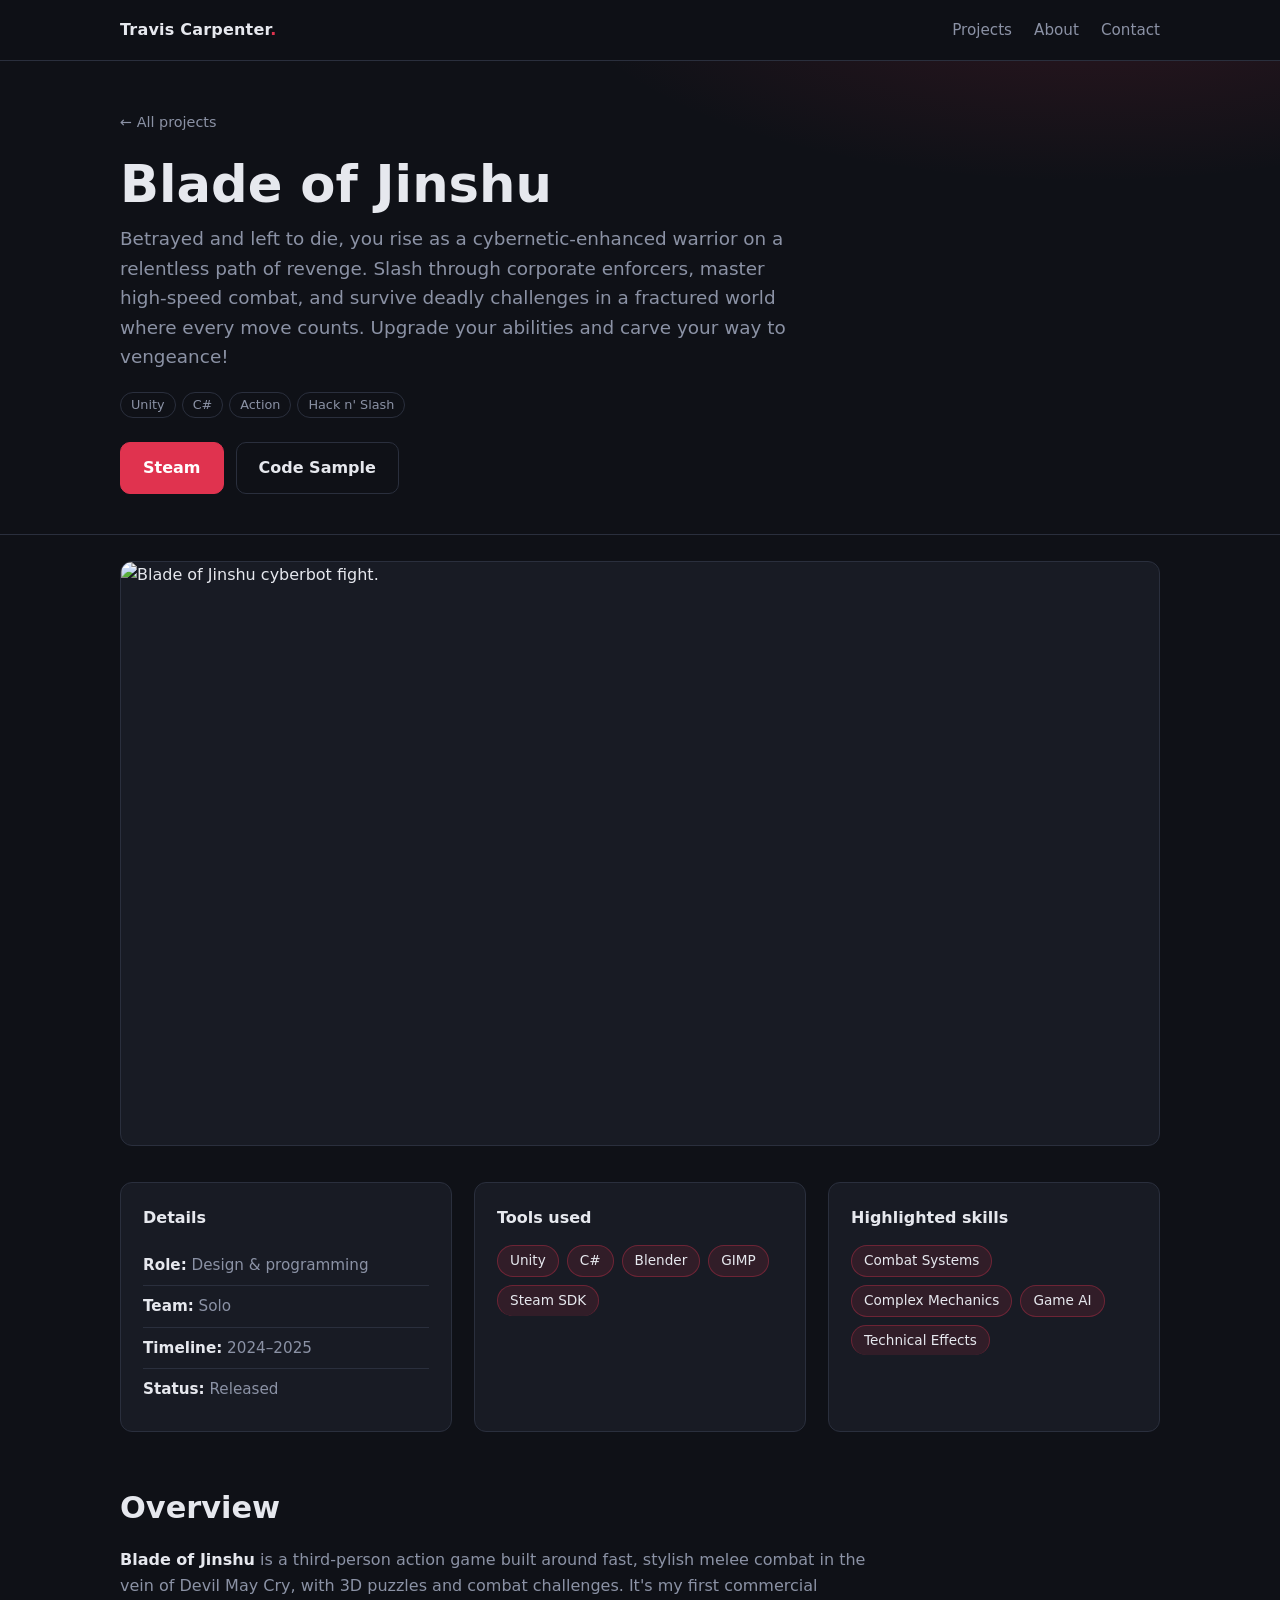
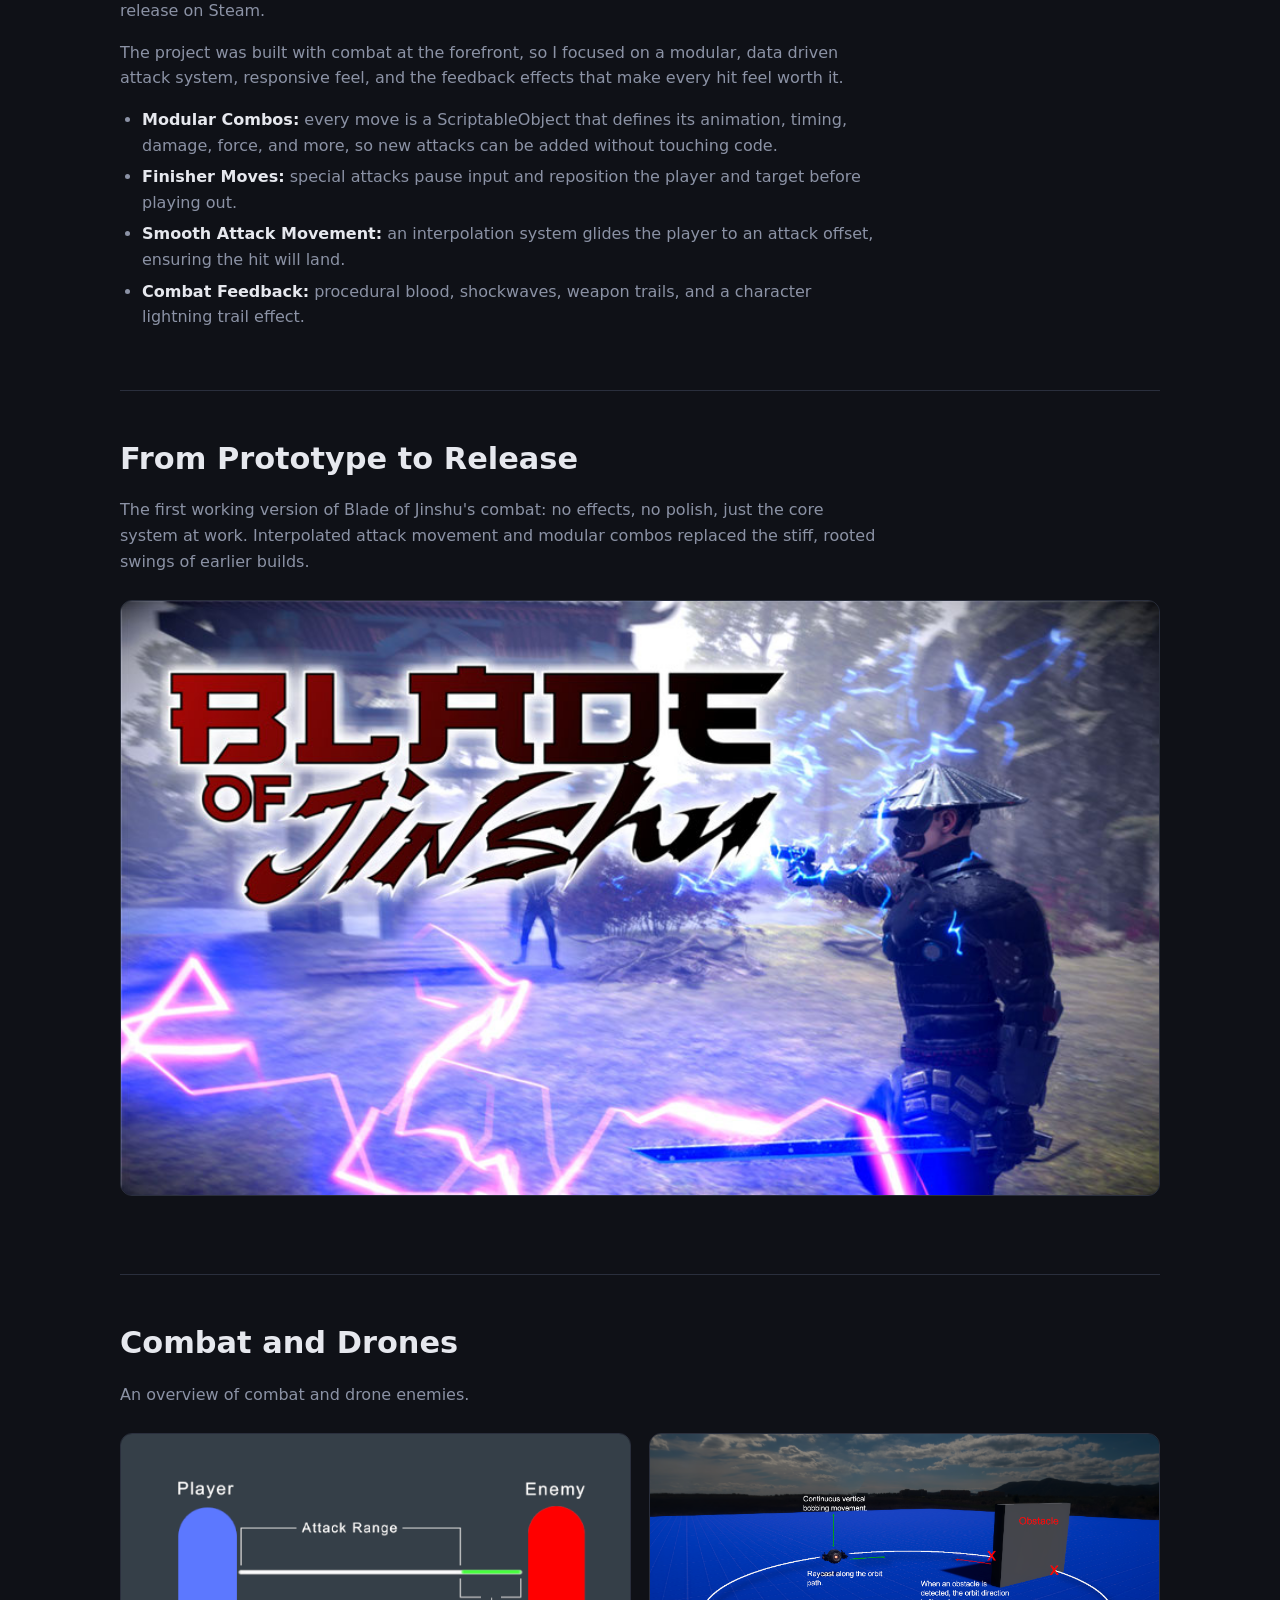
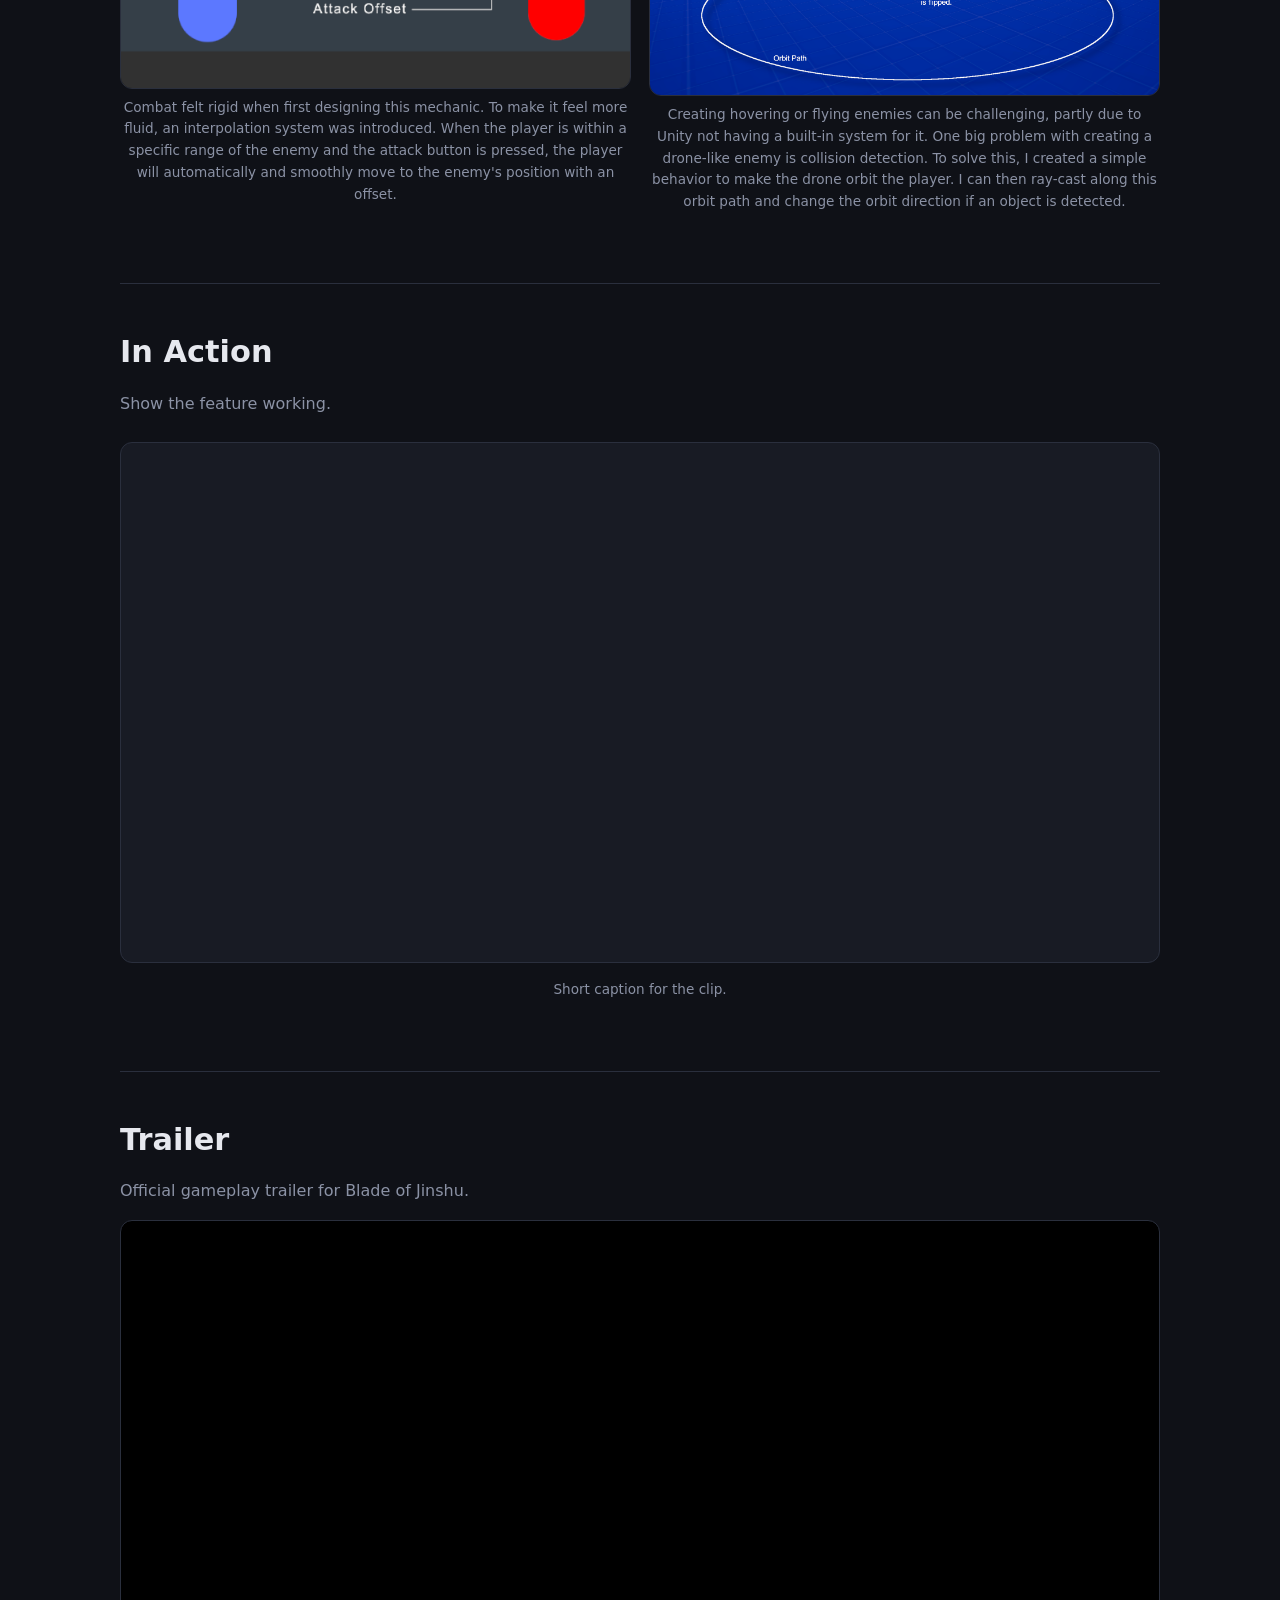
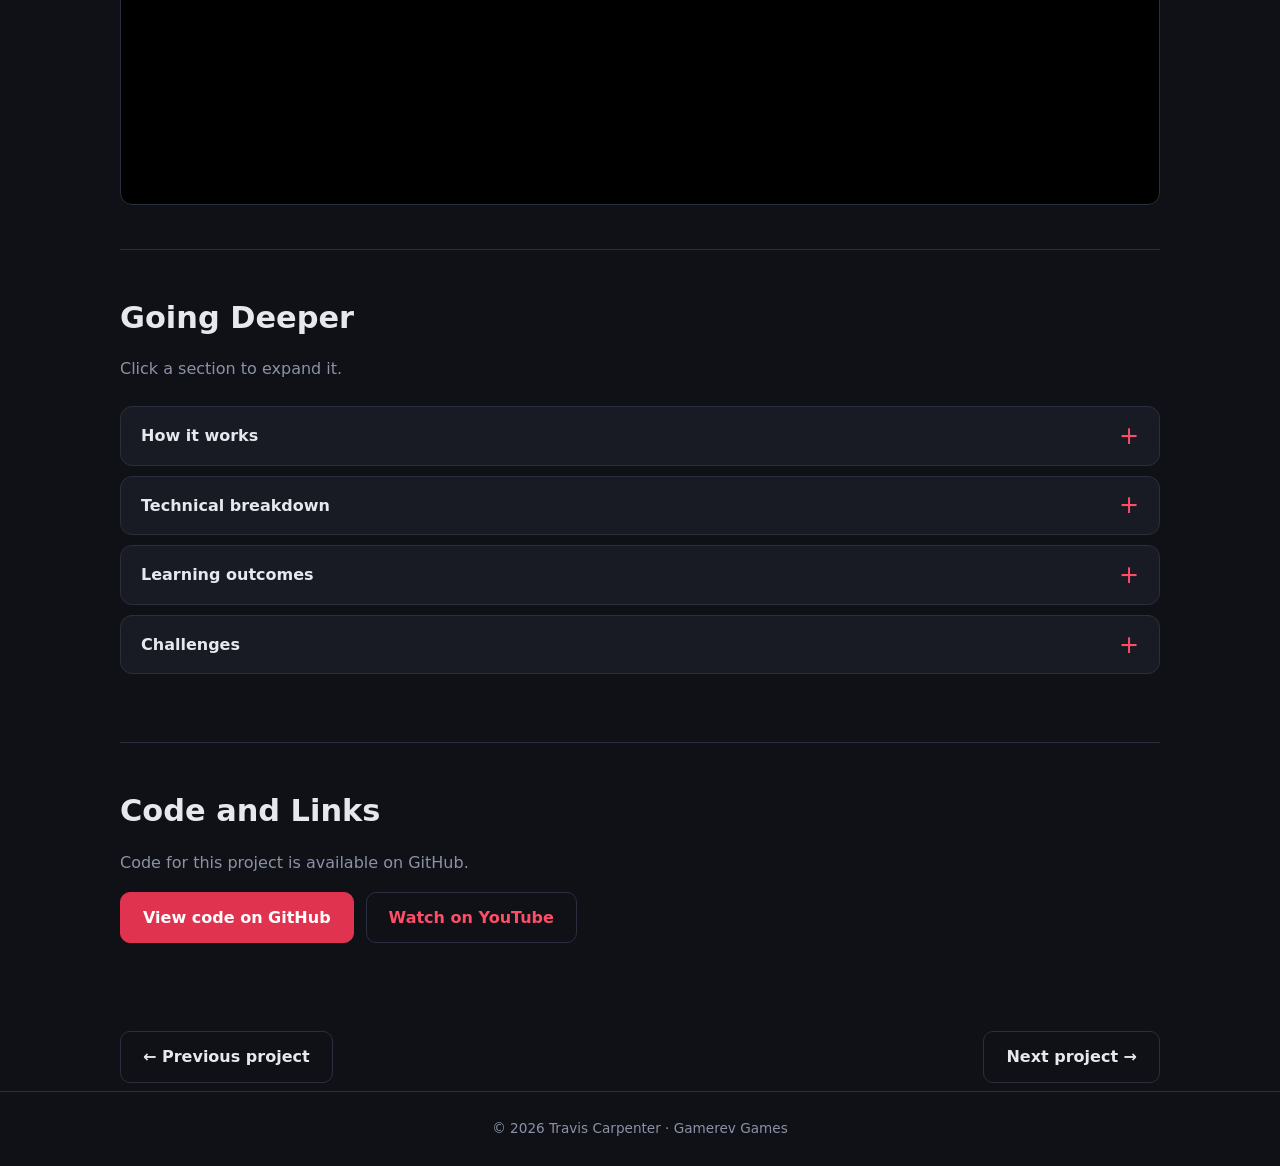
==== commit 95699e29: "Update index.html" ====
--- a/projects/blade-of-jinshu/index.html
+++ b/projects/blade-of-jinshu/index.html
@@ -129,12 +129,13 @@
 
     <!-- ============ FEATURE SECTION WITH ONE LARGE IMAGE ============ -->
     <section class="proj-section prose">
-      <h2>Feature or Stage One</h2>
-      <p>Explain this part of the project. A short description followed by a large screenshot works well.</p>
-
-      <figure class="media">
-        <img src="/images/PROJECT-feature1.jpg" alt="DESCRIBE the screenshot" loading="lazy" width="1600" height="900">
-        <figcaption>Optional caption describing the image.</figcaption>
+      <h2>From Prototype to Release</h2>
+      <p>The first working version of Blade of Jinshu's combat: no effects, no polish, just the core system at work.
+      Interpolated attack movement and modular combos replaced the stiff, rooted swings of earlier builds.</p>
+
+      <figure class="media hero-media">
+      <video src="/images/boj_prototype.mp4" poster="/images/blade_jinshu_title.jpg"
+             autoplay loop muted playsinline preload="metadata"></video>
       </figure>
     </section>
 
@@ -177,7 +178,7 @@
       <p>Official gameplay trailer for Blade of Jinshu.</p>
 
       <div class="video-wrap">
-        <iframe src="https://www.youtube.com/watch?v=rwcFg6bOZyU" title="Official gameplay trailer."
+        <iframe src="https://www.youtube-nocookie.com/embed/rwcFg6bOZyU" title="Official gameplay trailer."
                 loading="lazy" allowfullscreen></iframe>
       </div>
     </section>
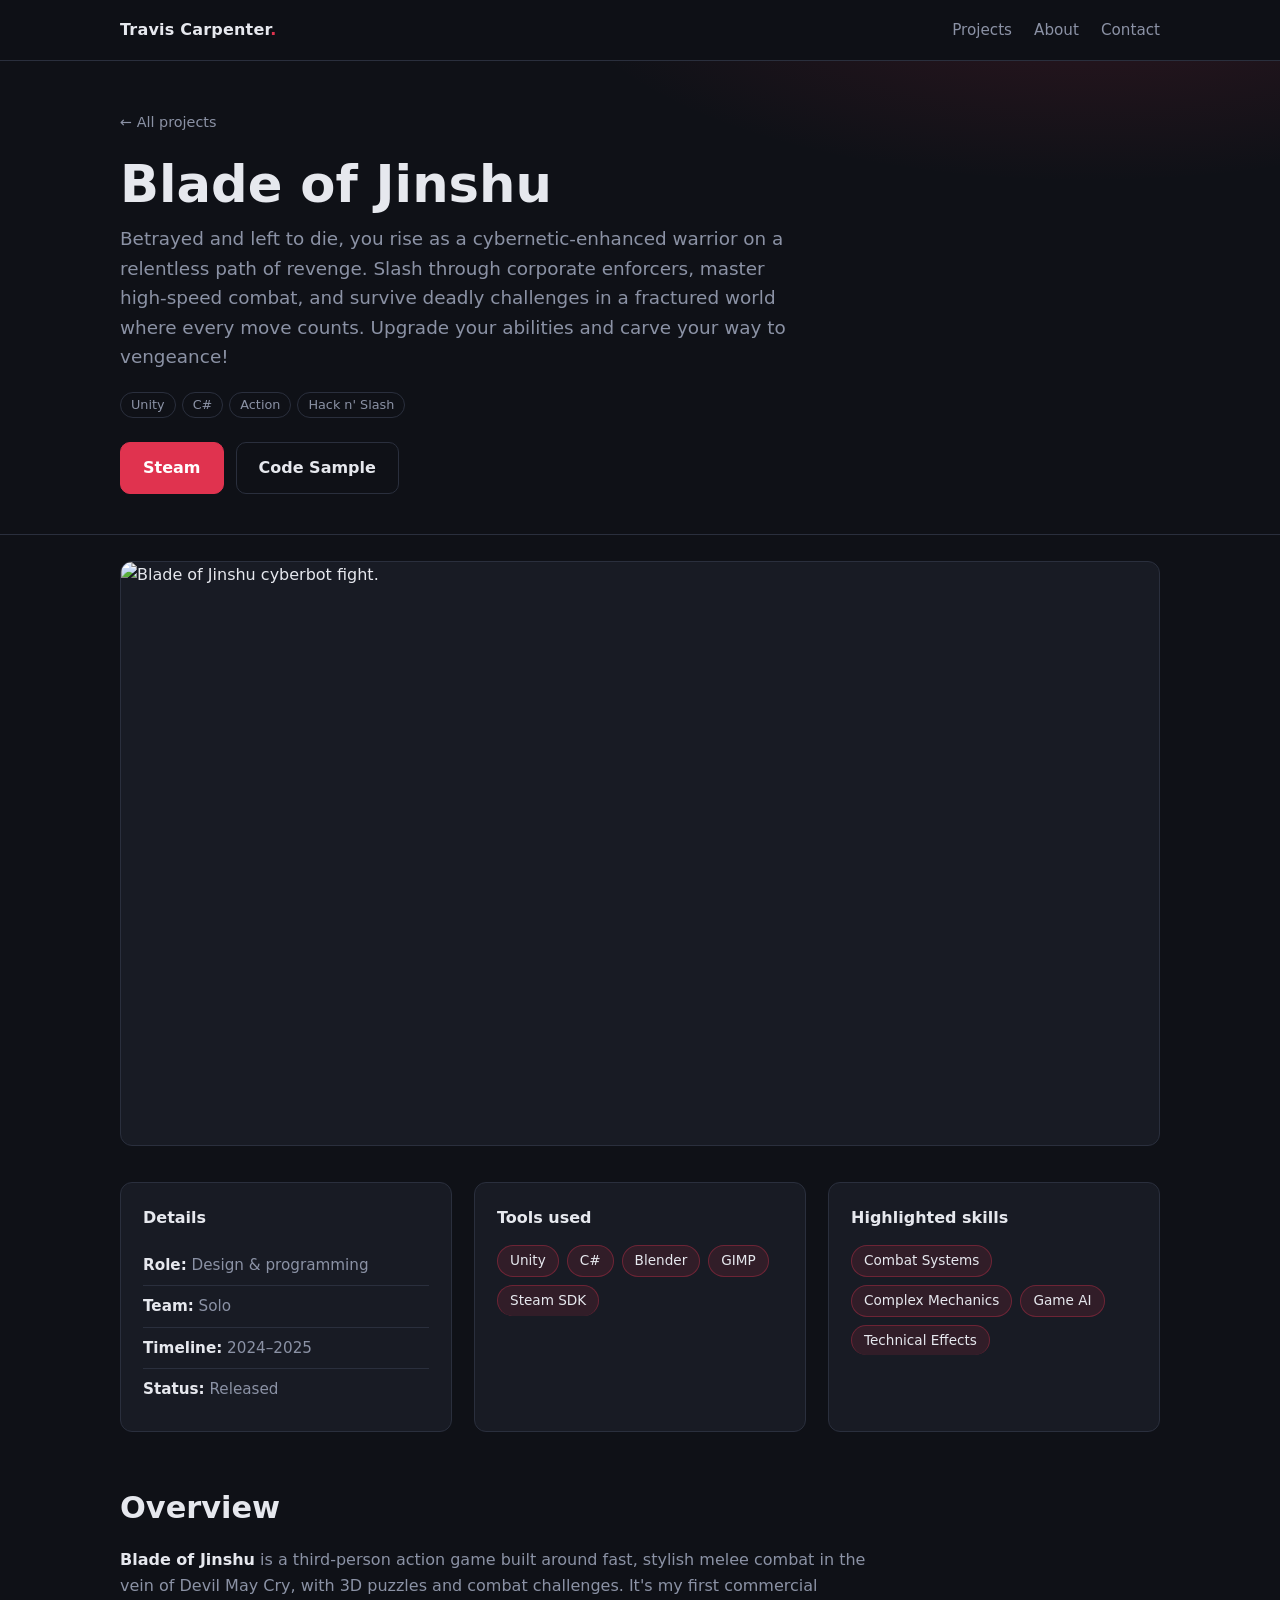
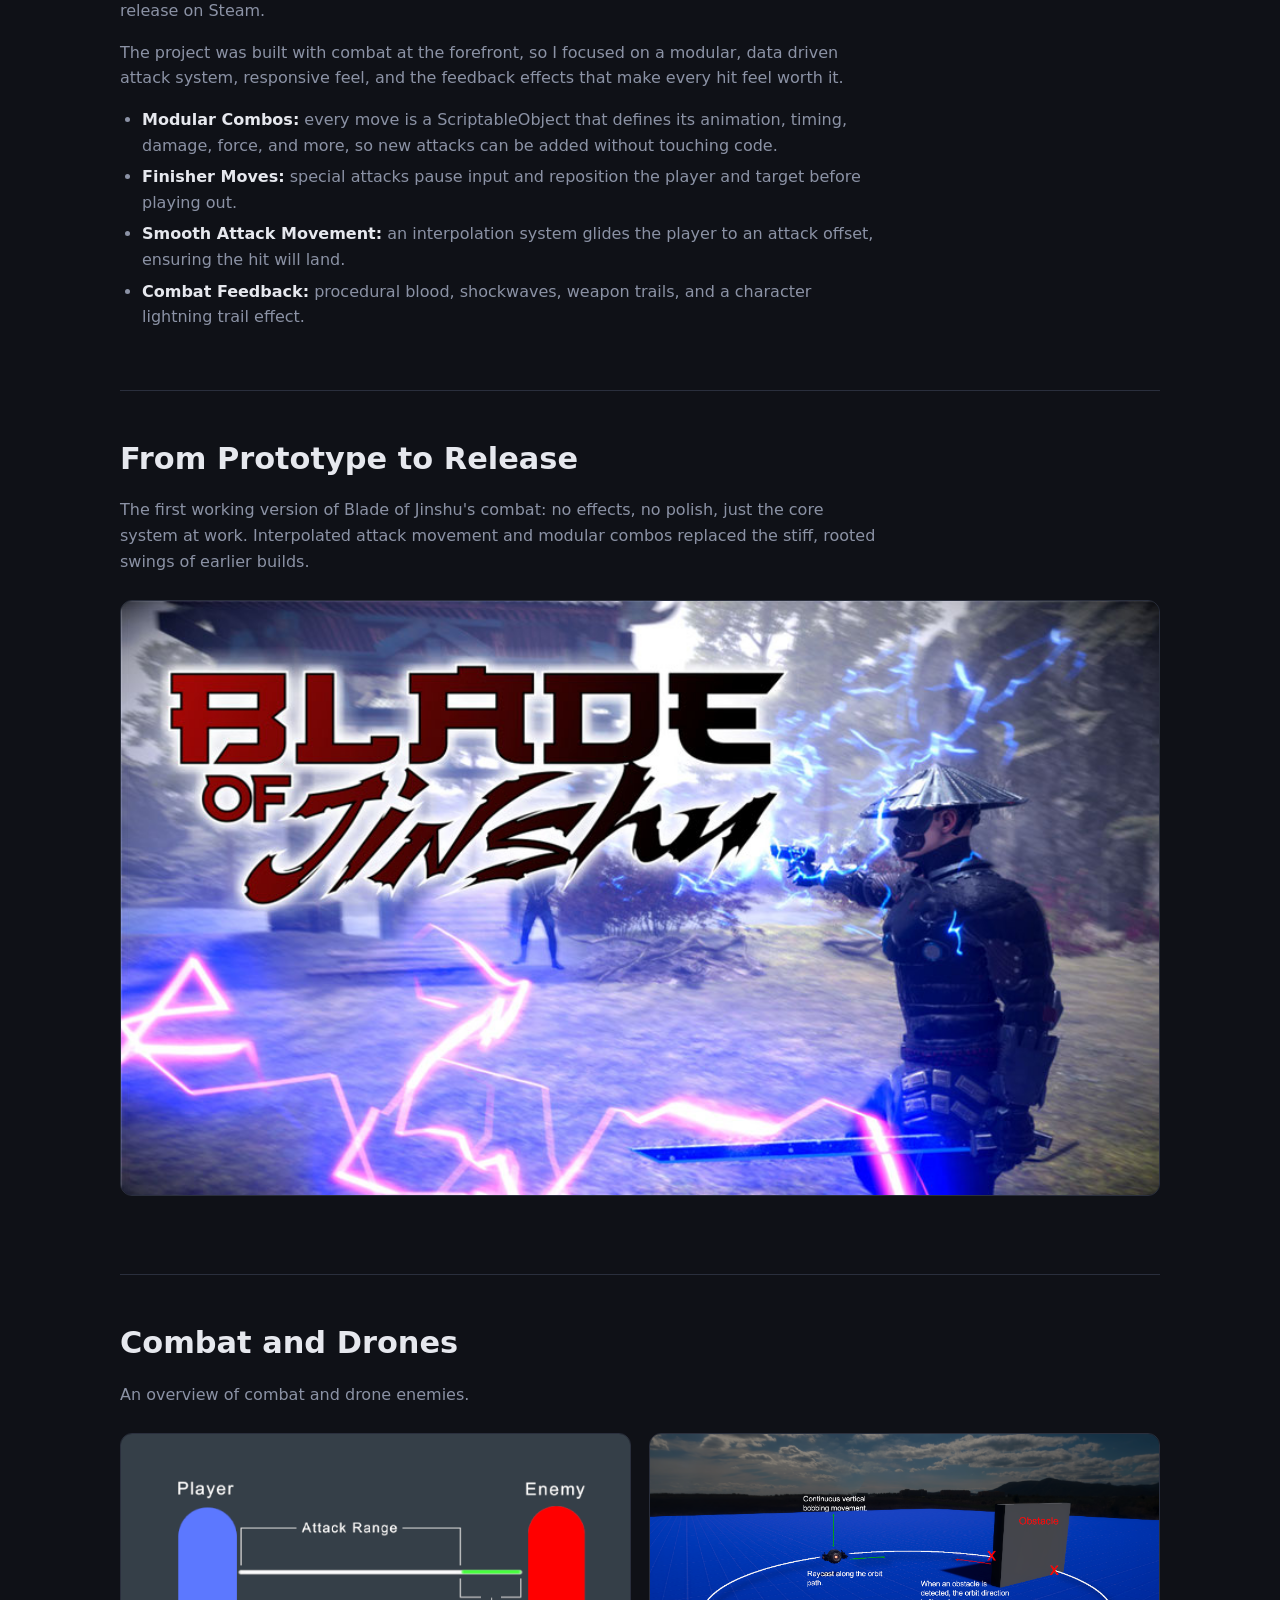
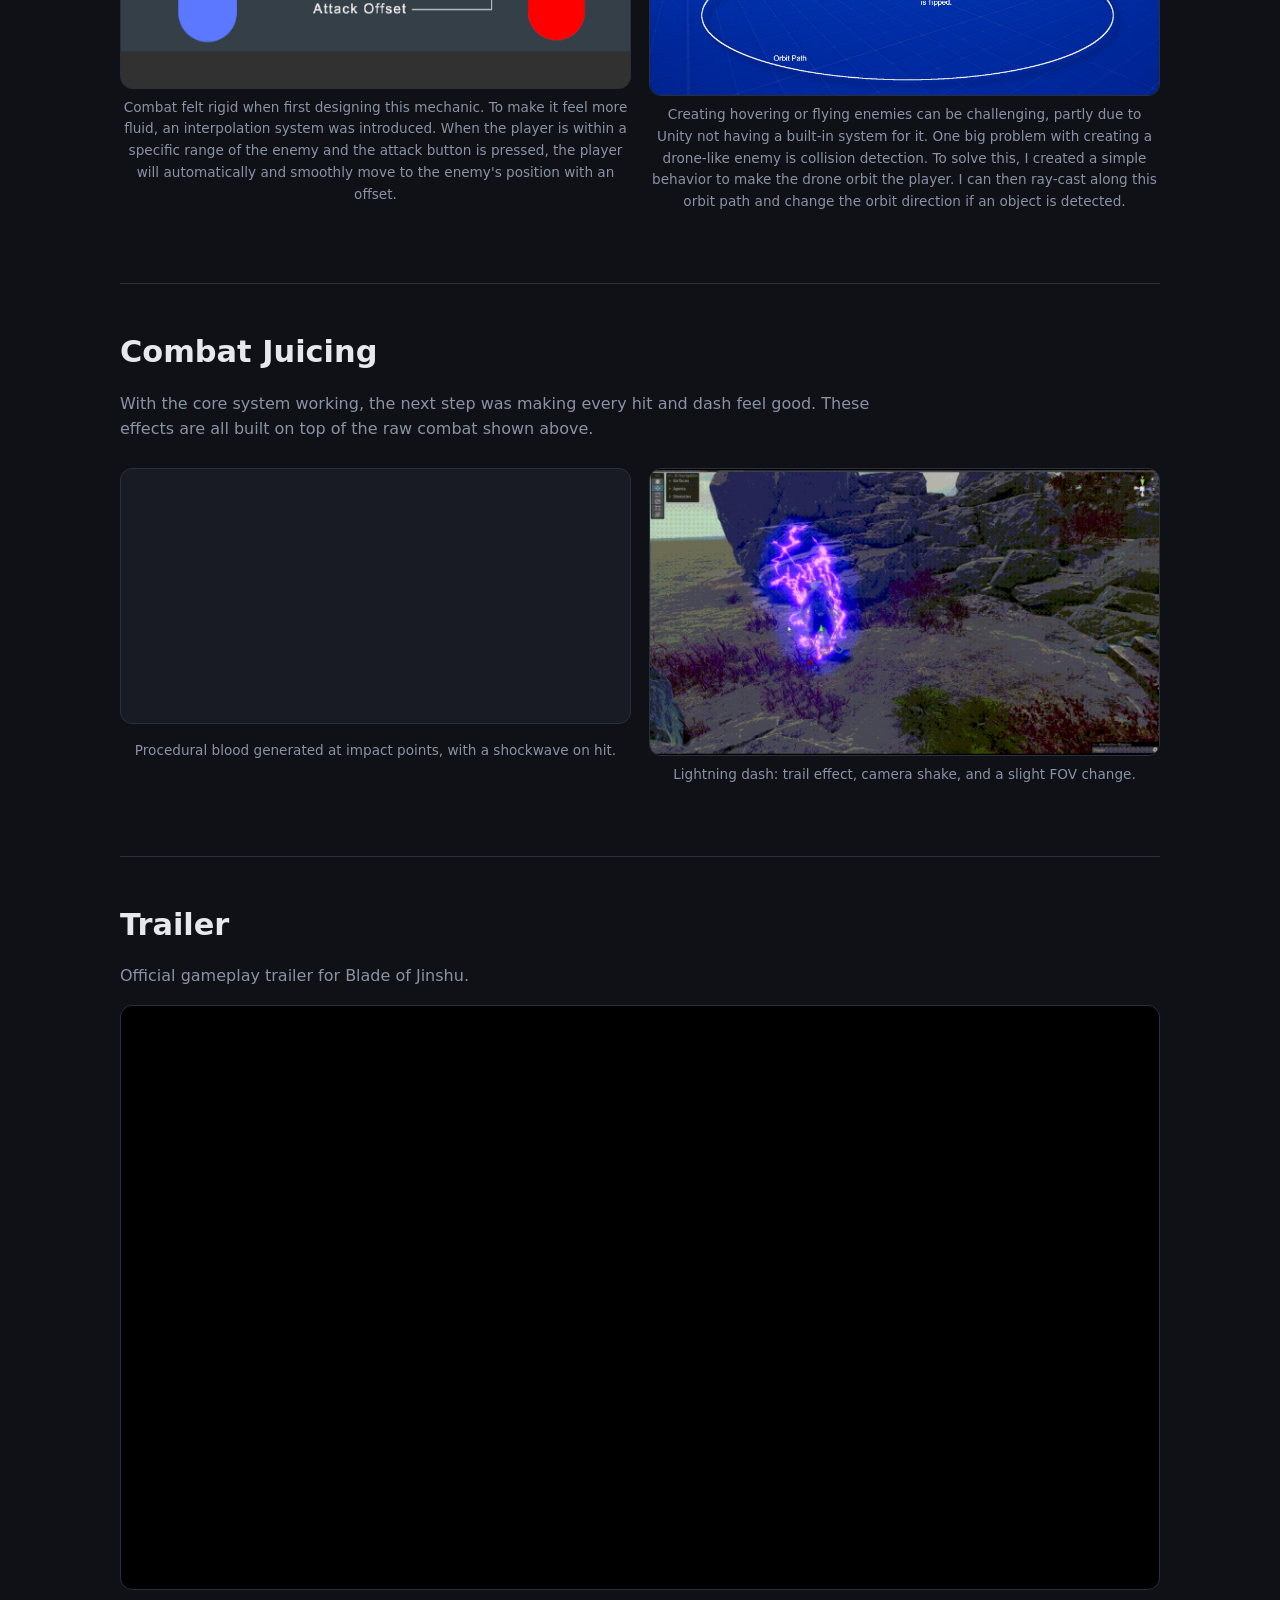
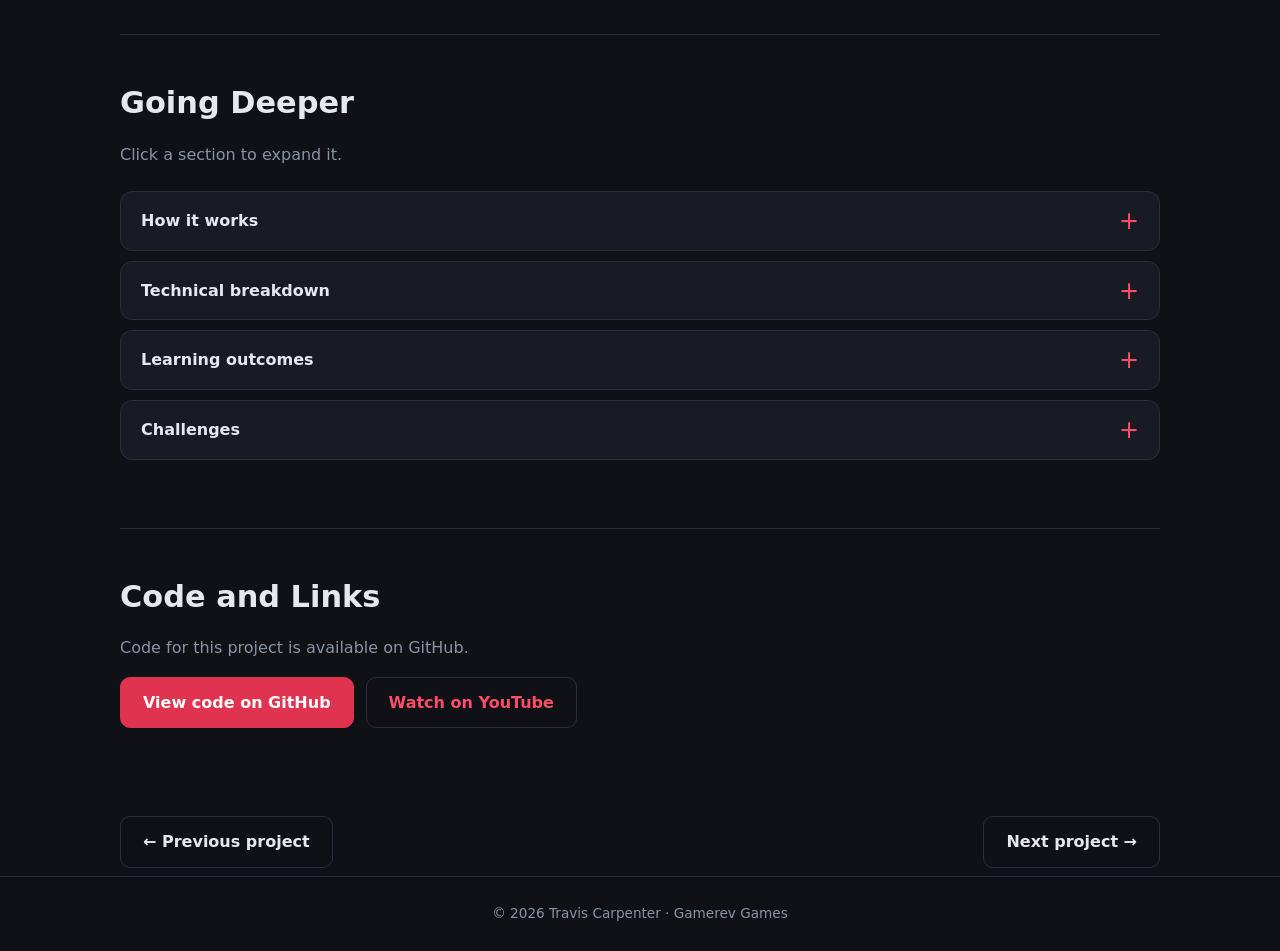
==== commit ec0be2a5: "Update index.html" ====
--- a/projects/blade-of-jinshu/index.html
+++ b/projects/blade-of-jinshu/index.html
@@ -158,18 +158,23 @@
       </div>
     </section>
 
-    <!-- ============ GIF OR LOOPING CLIP (OPTIONAL) ============
-         A real GIF file also works: just use <img src="/images/clip.gif" ...> inside a figure.
-         For long clips, convert to .mp4. It will be roughly 10x smaller and load faster. -->
-    <section class="proj-section prose">
-      <h2>In Action</h2>
-      <p>Show the feature working.</p>
-
+    <!-- ============ COMBAT JUICING ============ -->
+    <section class="proj-section prose">
+    <h2>Combat Juicing</h2>
+    <p>With the core system working, the next step was making every hit and dash feel good. These effects are all built on top of the raw combat shown above.</p>
+  
+    <div class="media-row">
       <figure class="media">
-        <video src="/images/PROJECT-clip.mp4" autoplay loop muted playsinline preload="metadata"
-               aria-label="DESCRIBE what happens in the clip"></video>
-        <figcaption>Short caption for the clip.</figcaption>
+        <video src="/images/boj_blood.mp4" autoplay loop muted playsinline preload="metadata"
+               aria-label="Procedural blood spawning at sword impact points"></video>
+        <figcaption>Procedural blood generated at impact points, with a shockwave on hit.</figcaption>
       </figure>
+  
+      <figure class="media">
+        <img src="/images/boj_dash_effect.gif" alt="The player dashing with a lightning trail" loading="lazy">
+        <figcaption>Lightning dash: trail effect, camera shake, and a slight FOV change.</figcaption>
+      </figure>
+    </div>
     </section>
 
     <!-- ============ YOUTUBE VIDEO TRAILER ============ -->
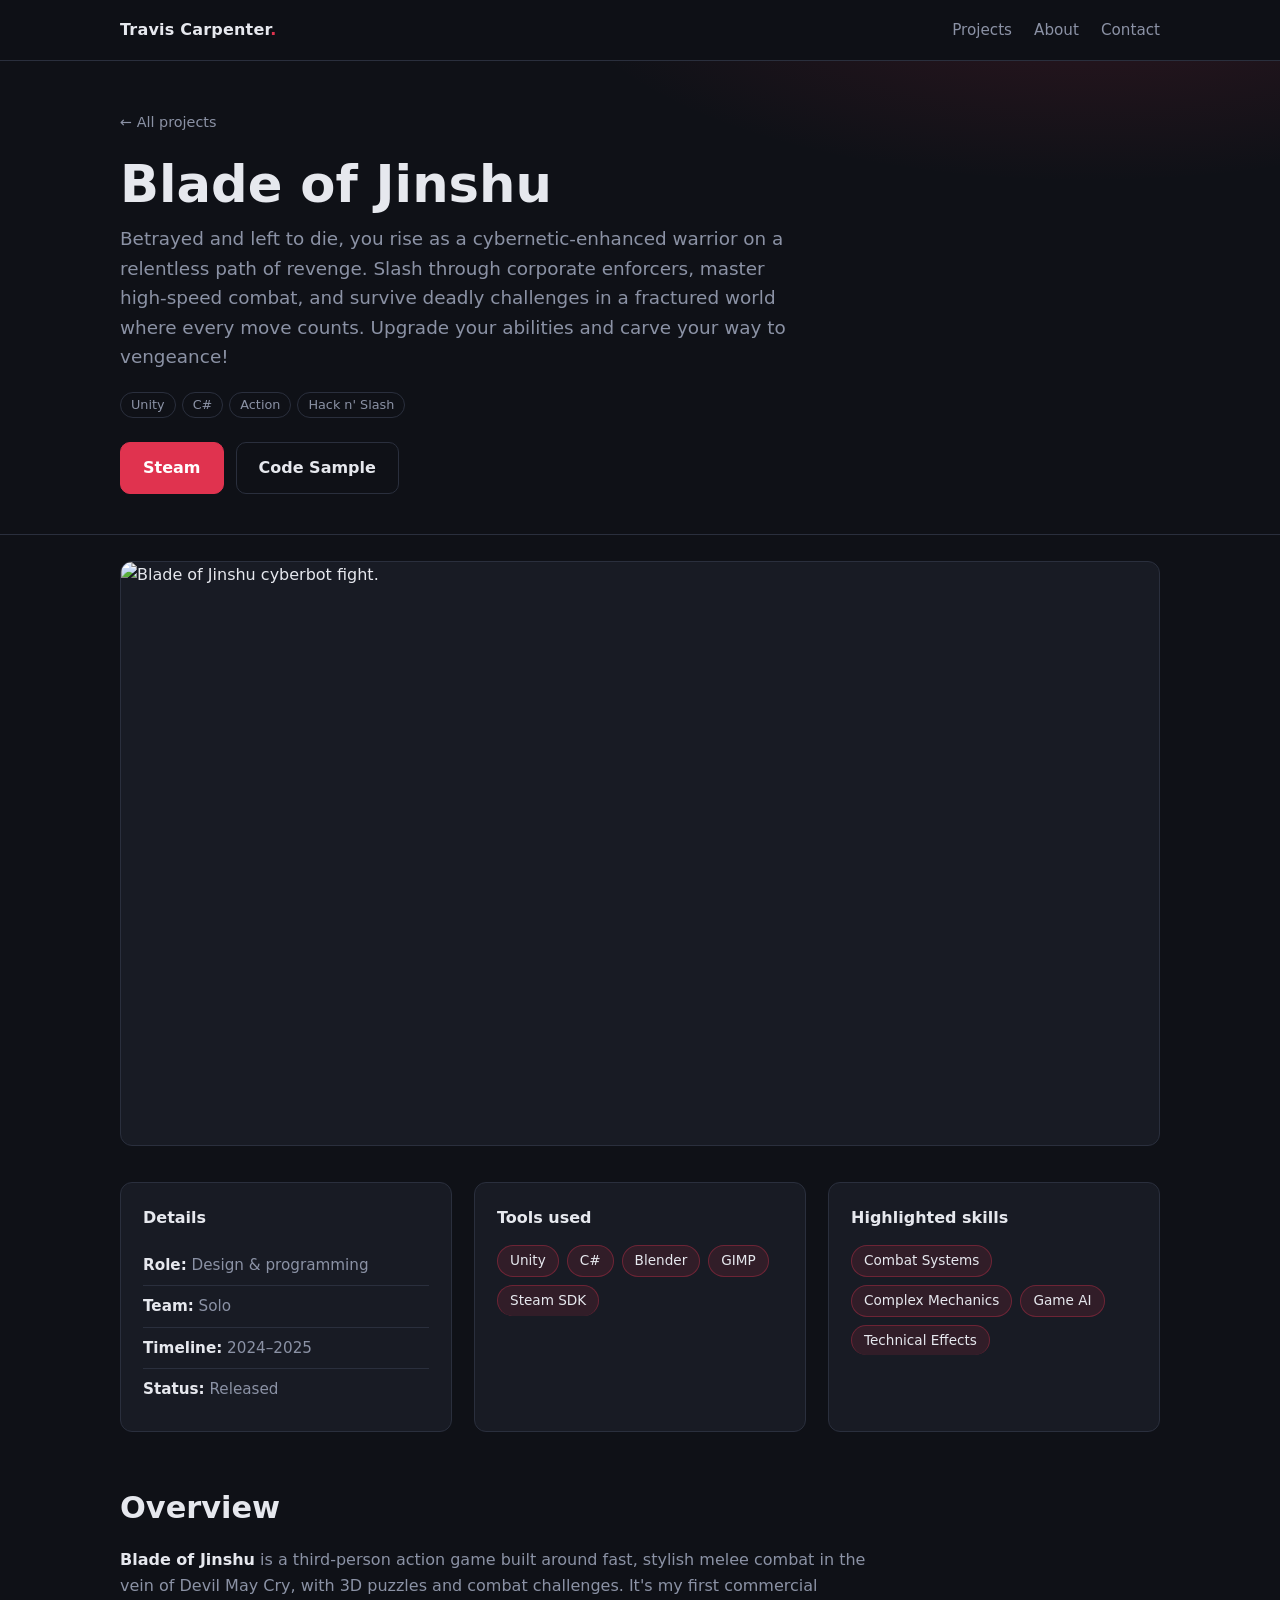
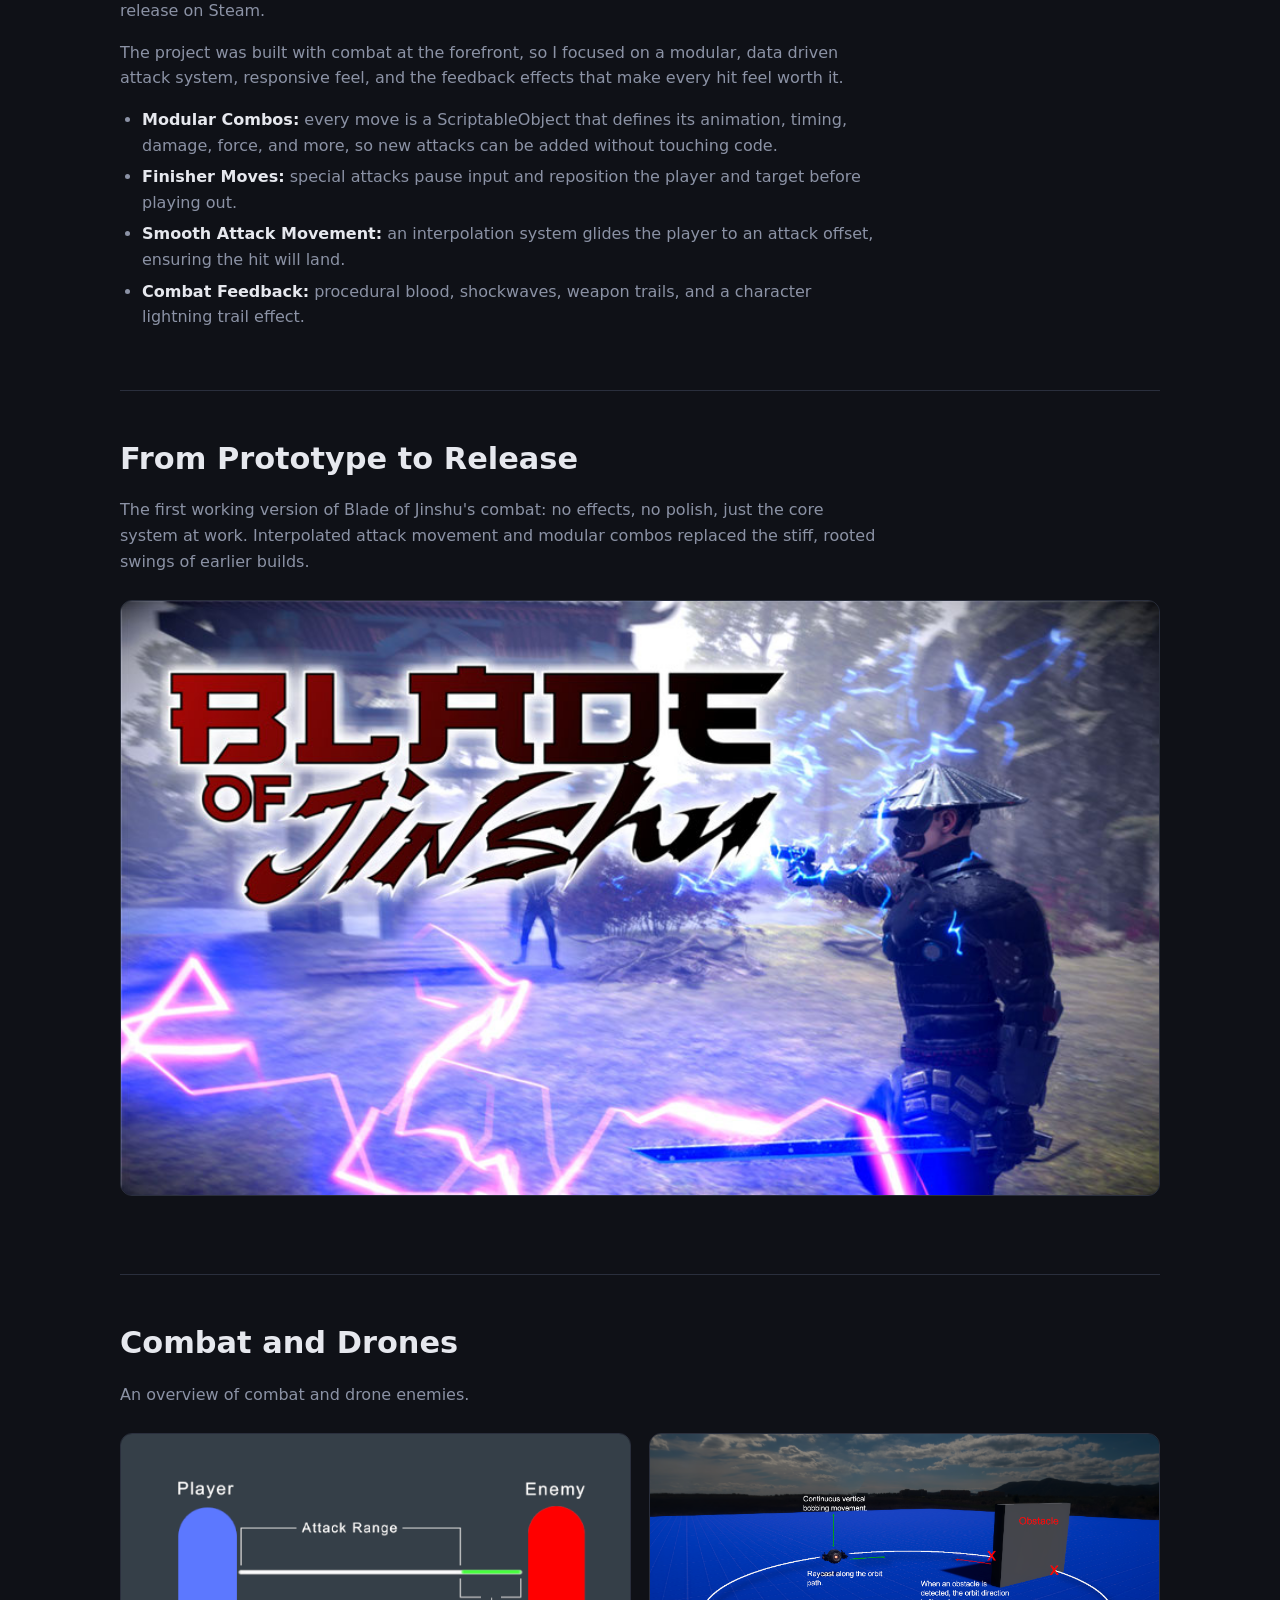
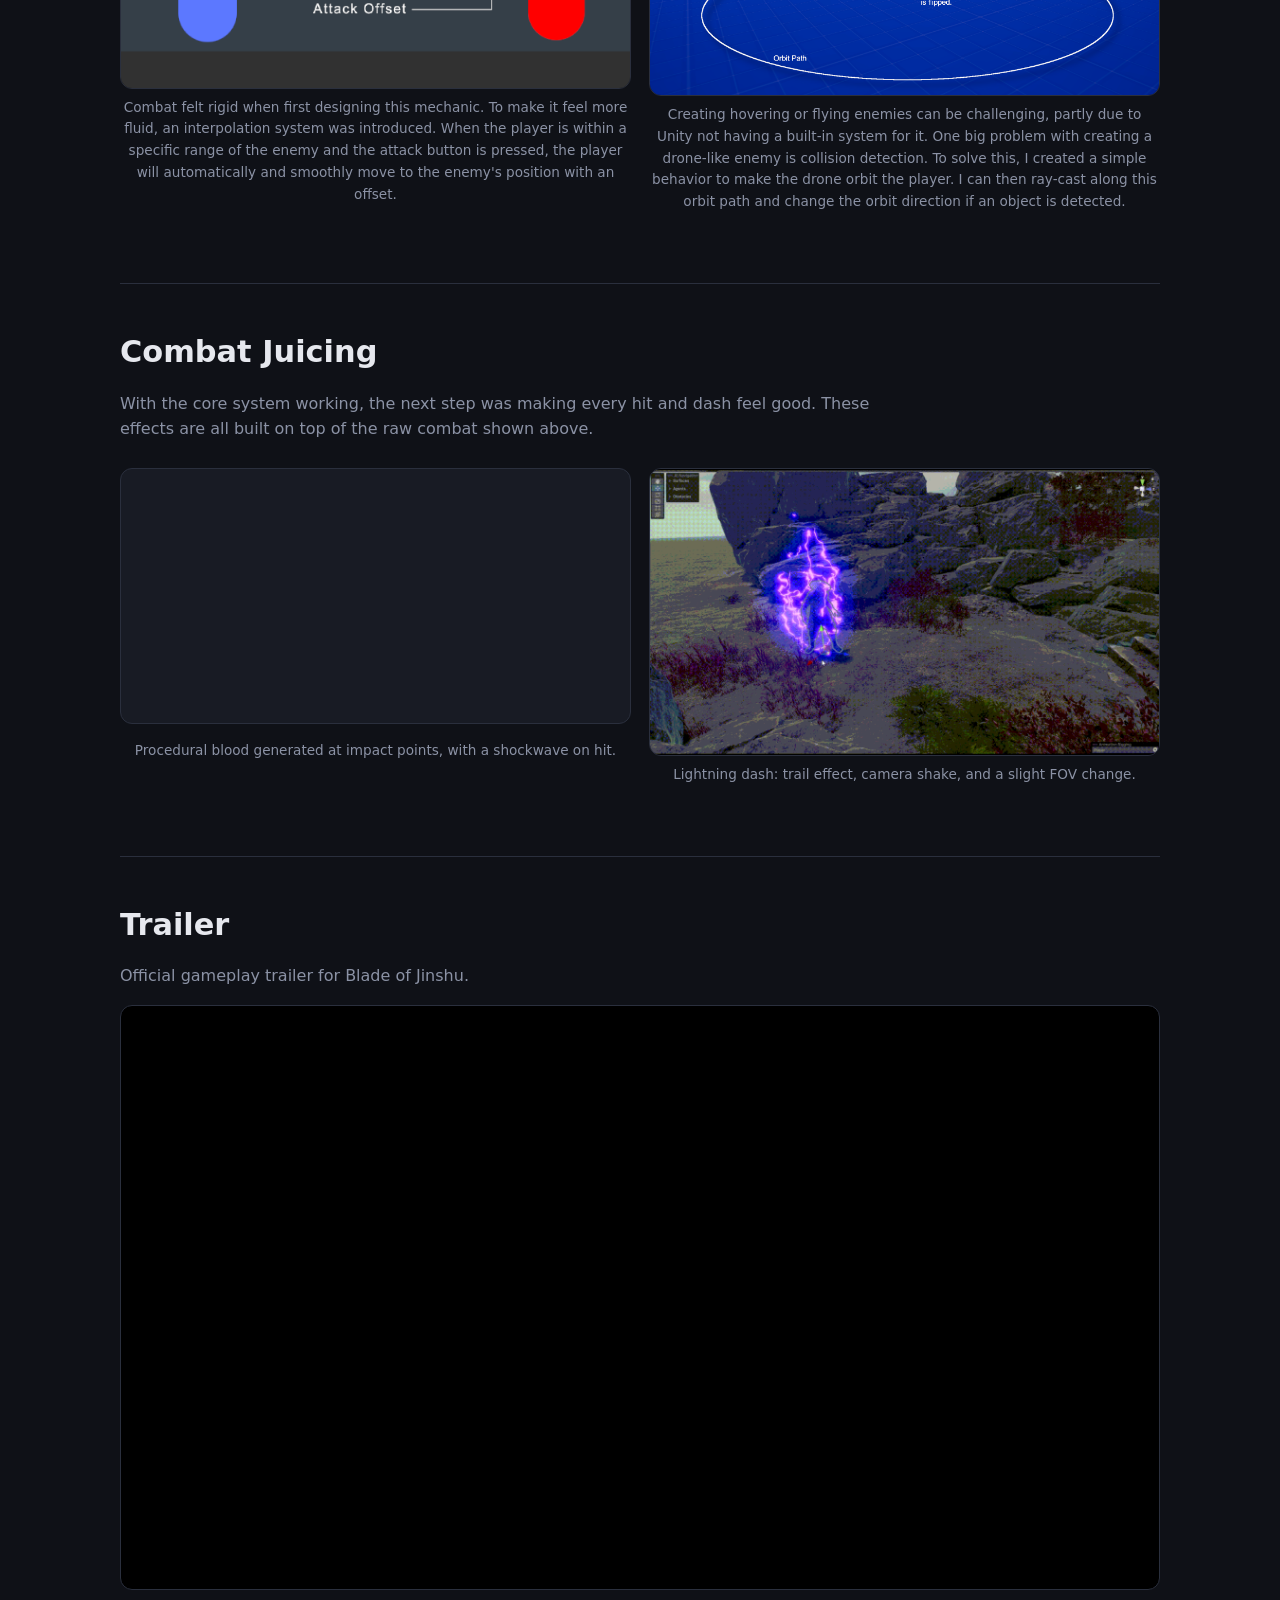
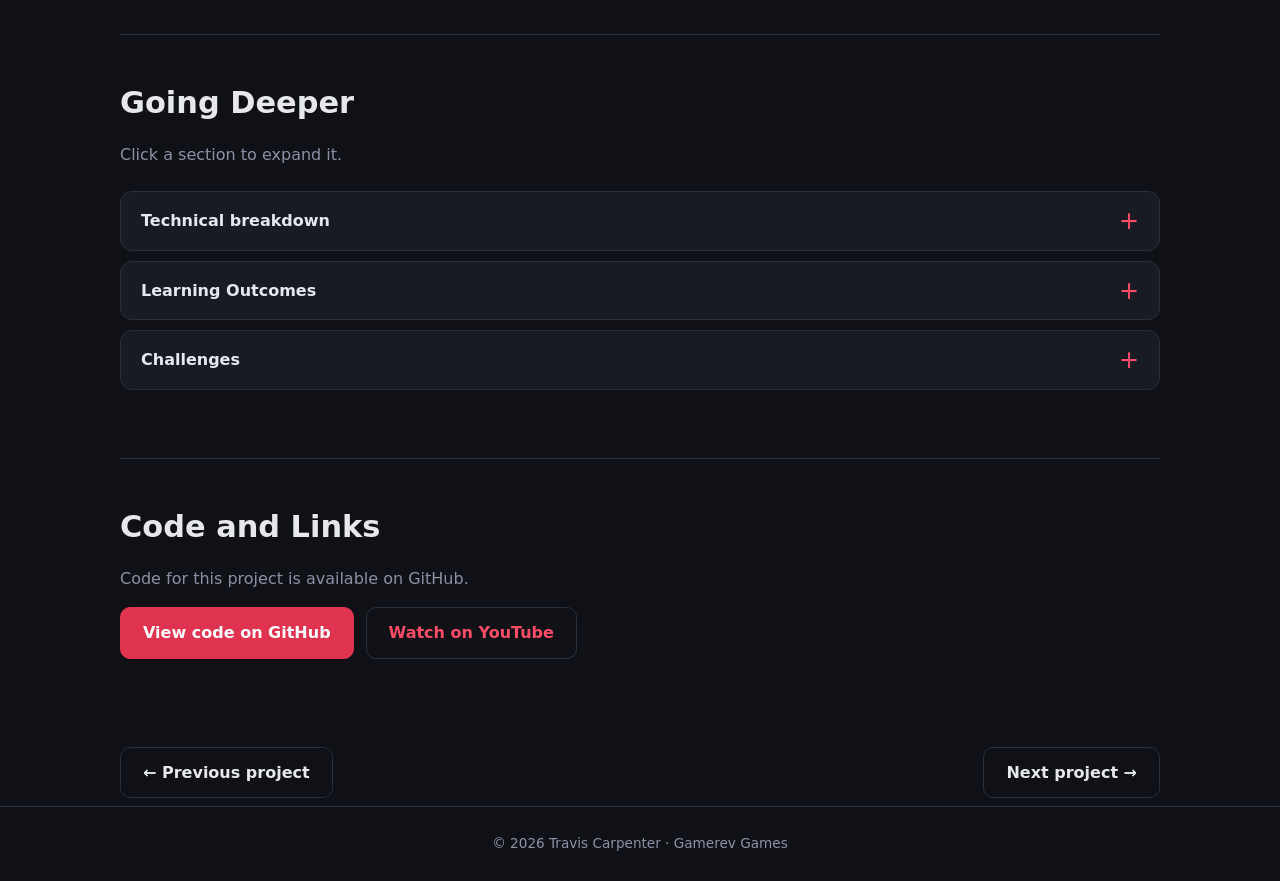
==== commit 1acc0b75: "Update index.html" ====
--- a/projects/blade-of-jinshu/index.html
+++ b/projects/blade-of-jinshu/index.html
@@ -196,40 +196,57 @@
       <div class="accordion">
 
         <details>
-          <summary>How it works</summary>
+          <summary>Technical breakdown</summary>
           <div class="acc-body">
-            <p>Explain the system or approach in plain language.</p>
+            <h3>Orbiting the player</h3>
+            <p>Each drone circles the player at a set radius. Every frame, the drone converts its current orbit angle into a point on a circle around the player, then adds a vertical bob using a sine wave so it hovers instead of gliding rigidly.</p>
+        
+        <pre><code>float rad = _orbitAngle * Mathf.Deg2Rad;
+        Vector3 orbitOffset = new Vector3(Mathf.Cos(rad), 0f, Mathf.Sin(rad)) * movementRadius;
+        
+        Vector3 targetPosition = playerTransform.position + orbitOffset;
+        targetPosition.y = Mathf.Sin(Time.time * bobSpeed) * bobHeight;</code></pre>
+        
+            <h3>Avoiding obstacles without pathfinding</h3>
+            <p>Instead of calculating a route around geometry, each drone raycasts toward its next position. If something on the obstacle layer is in the way, it flips its orbit direction and circles the other way around the player.</p>
+        
+        <pre><code>Vector3 direction = (targetPosition - transform.position).normalized;
+        
+        if (Physics.Raycast(transform.position, direction, movementRadius, obstacleLayer))
+        {
+            _orbitDirection *= -1;
+        }</code></pre>
+        
+            <h3>Why this approach</h3>
+            <p>A navmesh or A* solution would be overkill for flying enemies that only need to stay near the player. One raycast per drone per frame is cheap, so many drones can be on screen at once. 
+              Reversing direction also makes the drones feel reactive, since they visibly change course when they hit something.</p>
+          </div>
+        </details>
+
+        <details>
+          <summary>Learning Outcomes</summary>
+          <div class="acc-body">
             <ul>
-              <li>Step or component one</li>
-              <li>Step or component two</li>
+              <li><strong>Data-Driven Combat Design:</strong> Building attacks as modular ScriptableObjects (animation, timing, damage, force, collider windows) made it easy to add and tune moves without touching code.</li>
+              <li><strong>Game Feel:</strong> Small additions like hit effects, camera shake, FOV shifts, and sound changed how the combat felt more than any mechanical change.</li>
+              <li><strong>Enemy AI Basics:</strong> Drone movement with obstacle avoidance through raycasts taught me how simple rules can produce believable behavior.</li>
+              <li><strong>Shipping a Game:</strong> Taking a project through to a Steam release taught me a lot about scope, polish, and finishing.</li>
             </ul>
           </div>
         </details>
 
         <details>
-          <summary>Technical breakdown</summary>
-          <div class="acc-body">
-            <p>Describe the implementation. Code snippets go inside <code>&lt;pre&gt;&lt;code&gt;</code>.
-               Characters like &lt; and &gt; need to be written as <code>&amp;lt;</code> and <code>&amp;gt;</code>.</p>
-<pre><code>// Example snippet
-public void Attack(Transform target)
-{
-    transform.DOMove(target.position, 0.2f);
-}</code></pre>
-          </div>
-        </details>
-
-        <details>
-          <summary>Learning outcomes</summary>
-          <div class="acc-body">
-            <p>What you learned from building this project.</p>
-          </div>
-        </details>
-
-        <details>
           <summary>Challenges</summary>
           <div class="acc-body">
-            <p>What was hard, and how you solved it.</p>
+            <h3>Stiff, rooted attacks</h3>
+            <p><strong>Problem:</strong> Early combat felt rigid. Each swing played in place, so attacks didn't connect with enemies or flow together.</p>
+            <p><strong>Solution:</strong> I added interpolated attack movement that carries the player toward the target during each swing, and I moved the timing into the combo data so I could tune it per move.</p>
+            <p><strong>Takeaway:</strong> Good combat feel comes from movement and timing as much as animation.</p>
+        
+            <h3>Drones getting stuck on geometry</h3>
+            <p><strong>Problem:</strong> Drones orbit the player, and they would get caught on walls and obstacles.</p>
+            <p><strong>Solution:</strong> Each drone raycasts ahead and reverses its orbit direction when it detects an obstacle.</p>
+            <p><strong>Takeaway:</strong> A simple, cheap rule solved a problem I'd expected to need full pathfinding for.</p>
           </div>
         </details>
 
@@ -242,7 +259,7 @@
       <p>Code for this project is available on GitHub.</p>
       <div class="btns">
         <a class="btn primary" href="#">View code on GitHub</a>
-        <a class="btn ghost" href="#">Watch on YouTube</a>
+        <a class="btn ghost" href="https://youtube.com/playlist?list=PLQ_SVZ5L3kjY&si=gn5Lawl0eXALI1vf">Watch on YouTube</a>
       </div>
     </section>
 
